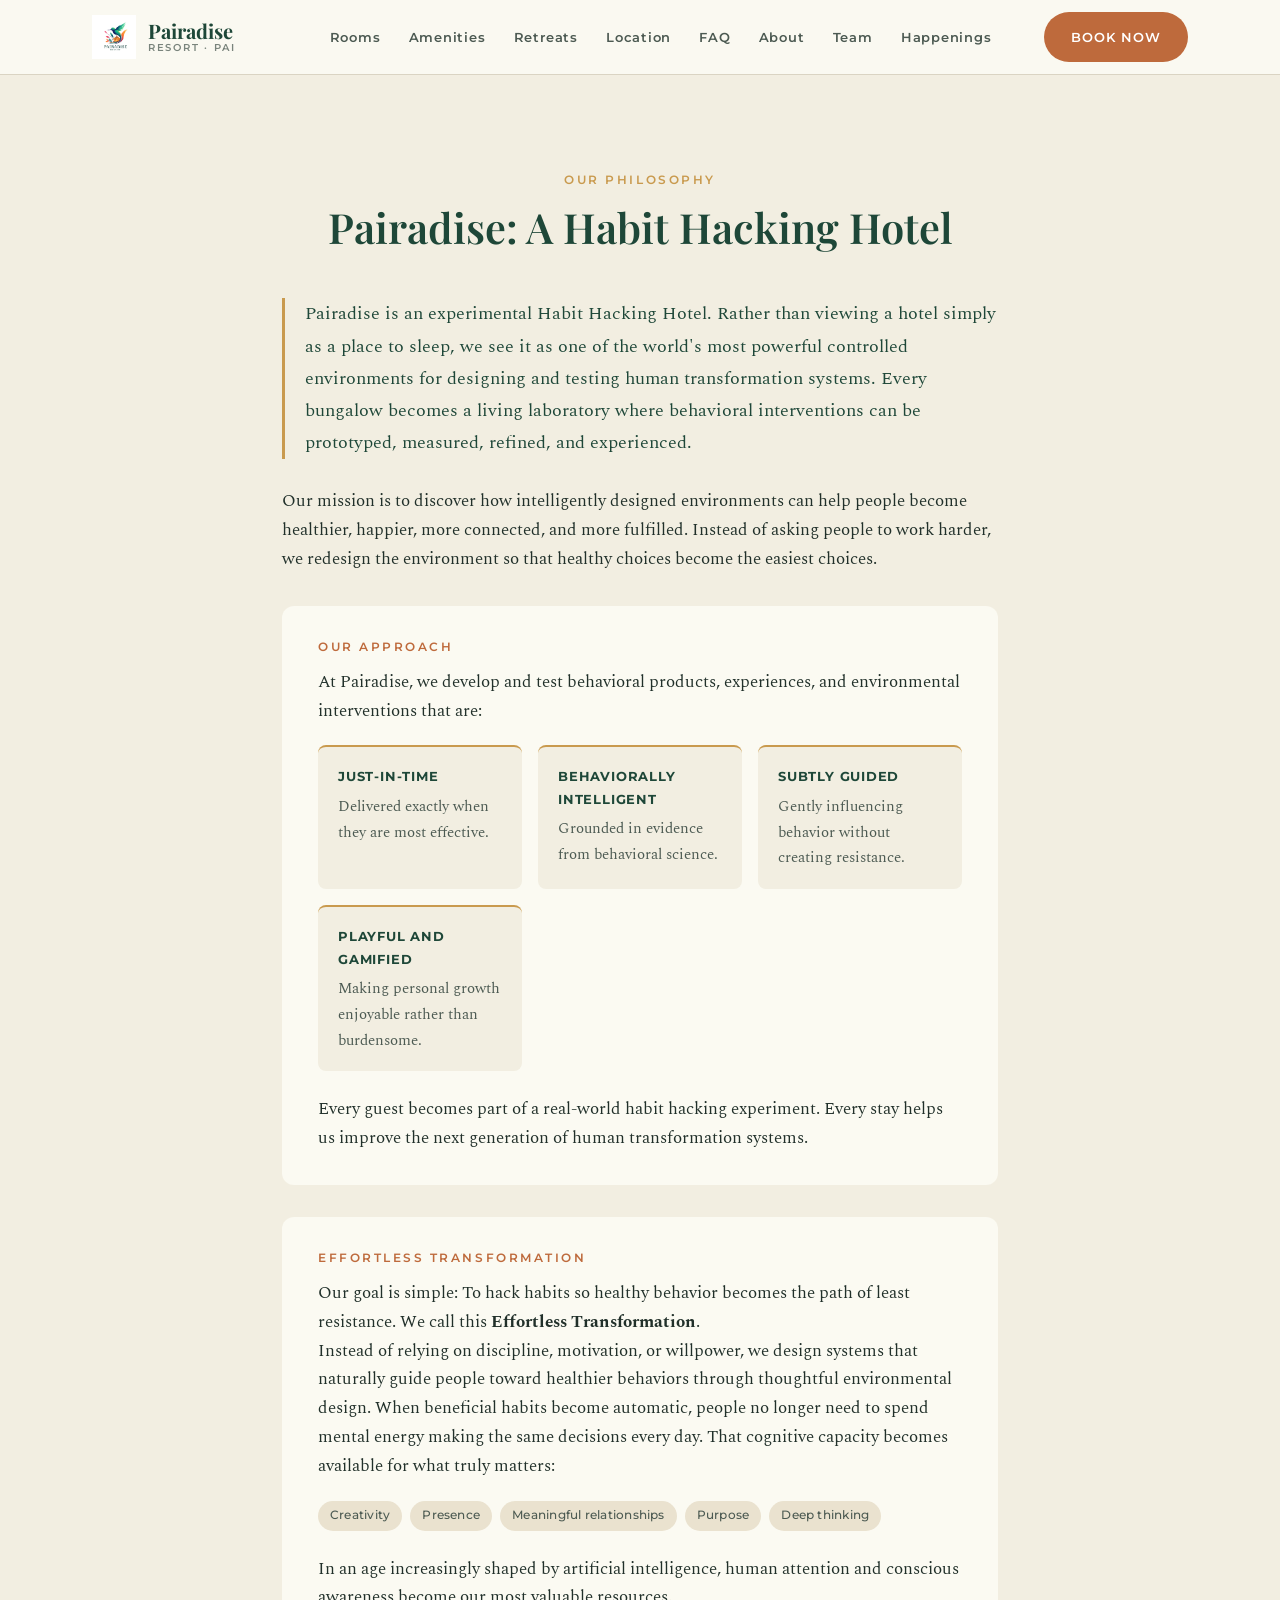
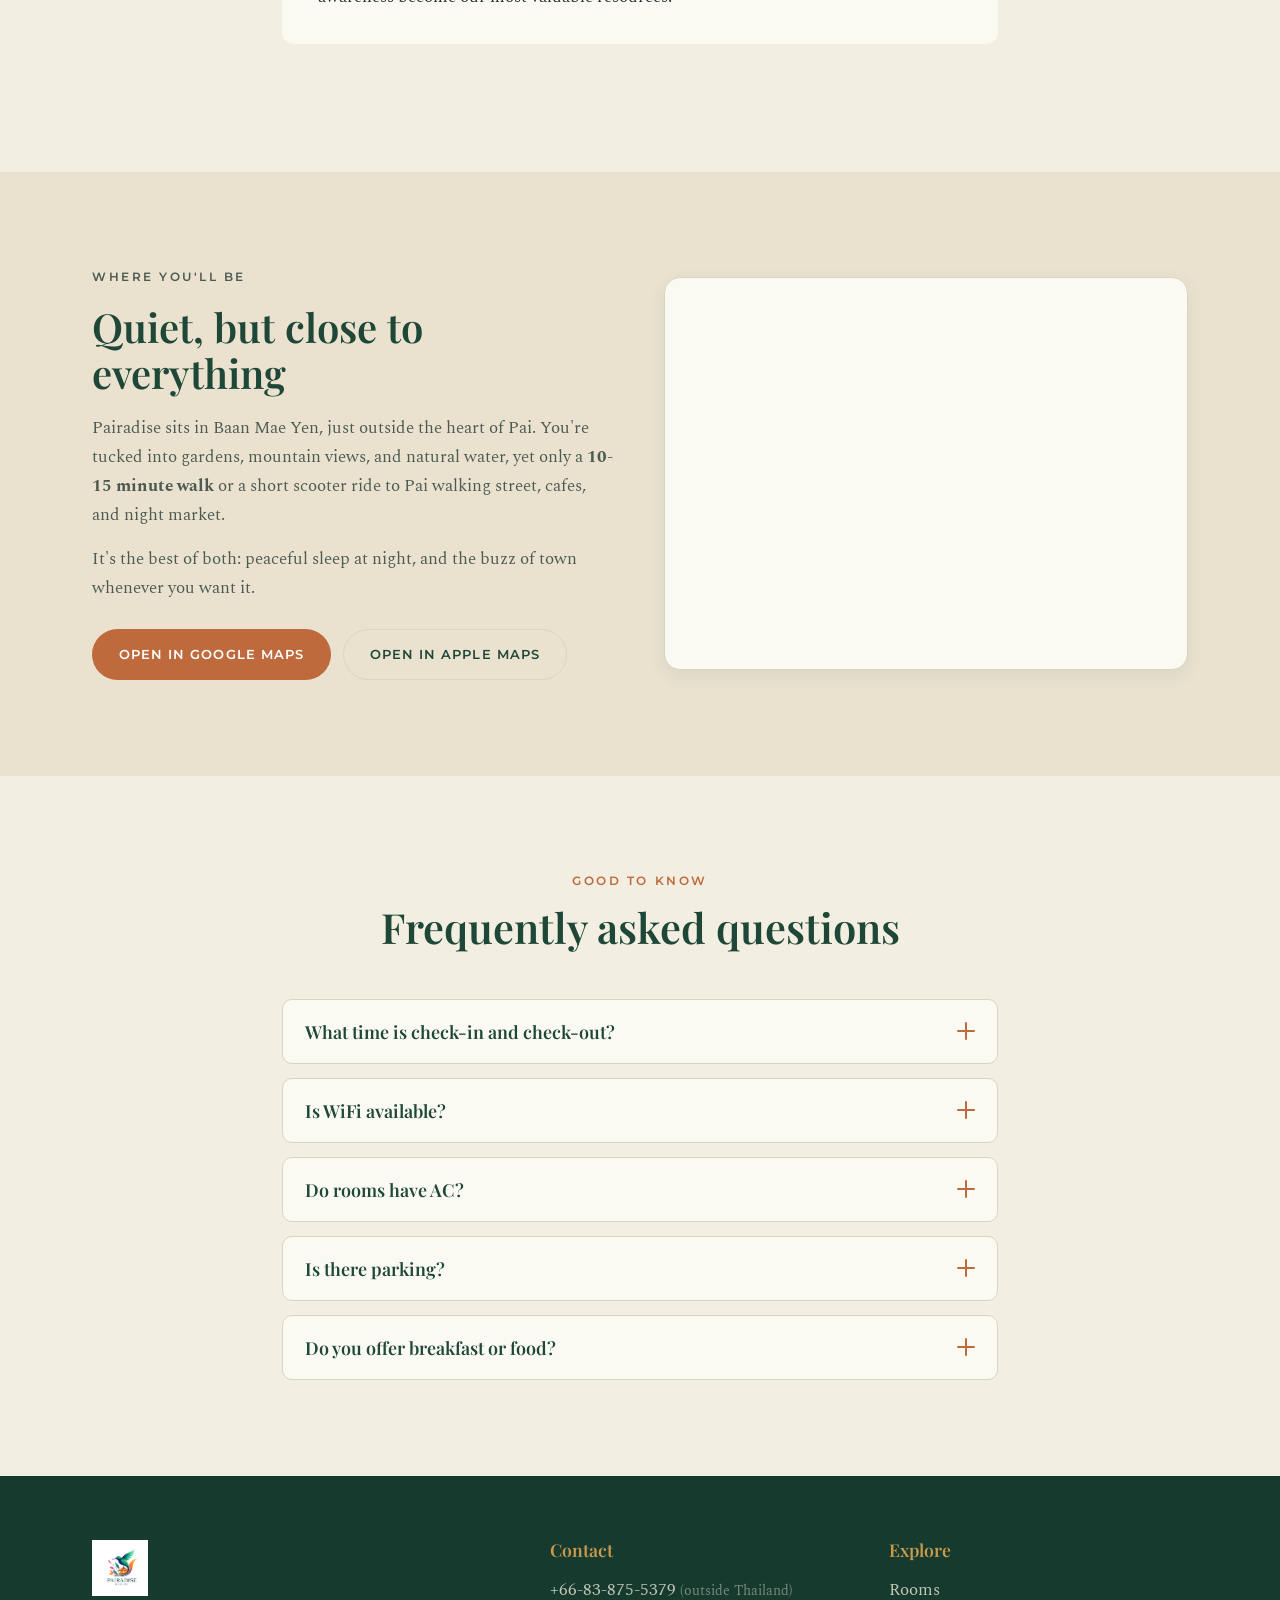
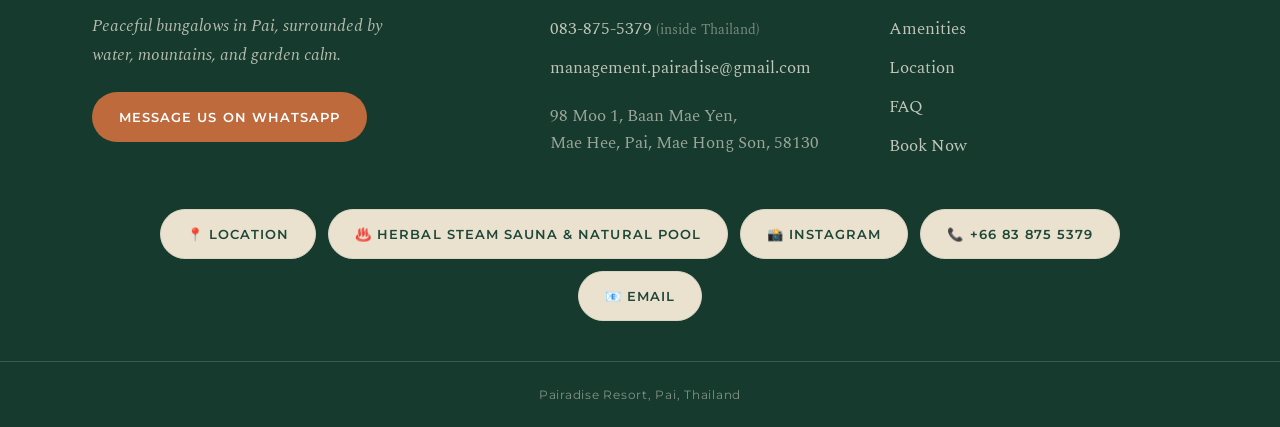
==== about.html @ 55aae0fb "Point Retreats nav link to about.html across all pages Co-Authored-By: Claude Sonnet 4.6 <noreply@an" ====
<!DOCTYPE html>
<html lang="en">
<head>
  <meta charset="UTF-8" />
  <meta name="viewport" content="width=device-width, initial-scale=1.0" />
  <title>Pairadise Resort | Peaceful Bungalows in Pai, Thailand</title>
  <meta name="description" content="Quiet, natural bungalows in Pai, Thailand, surrounded by water, mountains, and garden calm. Just a 10-15 minute walk from Pai walking street. Check rooms and book your stay." />

  <!-- ============================================================
       REPLACE: Favicon lives at assets/pairadise-logo.png
       ============================================================ -->
  <link rel="icon" type="image/png" href="assets/pairadise-logo.png" />

  <!-- Google Fonts: Playfair Display (headings), Spectral (body), Montserrat (UI) -->
  <link rel="preconnect" href="https://fonts.googleapis.com">
  <link rel="preconnect" href="https://fonts.gstatic.com" crossorigin>
  <link href="https://fonts.googleapis.com/css2?family=Playfair+Display:ital,wght@0,500;0,600;0,700;1,500;1,600&family=Spectral:ital,wght@0,400;0,500;1,400&family=Montserrat:wght@500;600;700&display=swap" rel="stylesheet">

  <link rel="stylesheet" href="styles.css" />
</head>
<body>

  <!-- Skip link for keyboard / screen-reader users -->
  <a class="skip-link" href="#rooms">Skip to rooms</a>

  <!-- ============================================================
       1. STICKY HEADER
       ============================================================ -->
  <header class="site-header" id="top">
    <div class="container header-inner">
      <a class="brand" href="index.html" aria-label="Pairadise Resort home">
        <!-- REPLACE: brand logo at assets/pairadise-logo.png -->
        <img src="assets/pairadise-logo.png" alt="Pairadise Resort" class="brand-logo" />
        <span class="brand-name">Pairadise<span class="brand-sub">Resort &middot; Pai</span></span>
      </a>

      <nav class="nav" id="nav" aria-label="Primary">
        <ul class="nav-list">
          <li><a href="index.html#rooms">Rooms</a></li>
          <li><a href="index.html#amenities">Amenities</a></li>
          <li><a href="about.html">Retreats</a></li>
          <li><a href="index.html#location">Location</a></li>
          <li><a href="index.html#faq">FAQ</a></li>
          <li><a href="about.html">About</a></li>
          <li><a href="team.html">Team</a></li>
          <li><a href="#">Happenings</a></li>
        </ul>
      </nav>

      <!-- REPLACE: booking link → currently Lodgify -->
      <a class="btn btn-primary header-cta" href="https://pairadise.lodgify.com" target="_blank" rel="noopener noreferrer">Book Now</a>

      <button class="menu-toggle" id="menuToggle" aria-label="Open menu" aria-expanded="false" aria-controls="nav">
        <span class="menu-bar"></span>
        <span class="menu-bar"></span>
        <span class="menu-bar"></span>
      </button>
    </div>
  </header>

  <main>

    <!-- ============================================================
         ABOUT — Habit Hacking Hotel
         ============================================================ -->
    <section class="section" id="about">
      <div class="container container-narrow">

        <div class="section-head">
          <p class="eyebrow eyebrow-gold">Our philosophy</p>
          <h2>Pairadise: A Habit Hacking Hotel</h2>
        </div>

        <p class="about-lead">Pairadise is an experimental Habit Hacking Hotel. Rather than viewing a hotel simply as a place to sleep, we see it as one of the world's most powerful controlled environments for designing and testing human transformation systems. Every bungalow becomes a living laboratory where behavioral interventions can be prototyped, measured, refined, and experienced.</p>

        <p>Our mission is to discover how intelligently designed environments can help people become healthier, happier, more connected, and more fulfilled. Instead of asking people to work harder, we redesign the environment so that healthy choices become the easiest choices.</p>

        <div class="about-block">
          <p class="eyebrow">Our Approach</p>
          <p>At Pairadise, we develop and test behavioral products, experiences, and environmental interventions that are:</p>
          <div class="about-pillars">
            <div class="about-pillar">
              <strong>Just-in-time</strong>
              <p>Delivered exactly when they are most effective.</p>
            </div>
            <div class="about-pillar">
              <strong>Behaviorally intelligent</strong>
              <p>Grounded in evidence from behavioral science.</p>
            </div>
            <div class="about-pillar">
              <strong>Subtly guided</strong>
              <p>Gently influencing behavior without creating resistance.</p>
            </div>
            <div class="about-pillar">
              <strong>Playful and gamified</strong>
              <p>Making personal growth enjoyable rather than burdensome.</p>
            </div>
          </div>
          <p>Every guest becomes part of a real-world habit hacking experiment. Every stay helps us improve the next generation of human transformation systems.</p>
        </div>

        <div class="about-block">
          <p class="eyebrow">Effortless Transformation</p>
          <p>Our goal is simple: To hack habits so healthy behavior becomes the path of least resistance. We call this <strong>Effortless Transformation</strong>.</p>
          <p>Instead of relying on discipline, motivation, or willpower, we design systems that naturally guide people toward healthier behaviors through thoughtful environmental design. When beneficial habits become automatic, people no longer need to spend mental energy making the same decisions every day. That cognitive capacity becomes available for what truly matters:</p>
          <ul class="chips about-chips">
            <li>Creativity</li>
            <li>Presence</li>
            <li>Meaningful relationships</li>
            <li>Purpose</li>
            <li>Deep thinking</li>
          </ul>
          <p>In an age increasingly shaped by artificial intelligence, human attention and conscious awareness become our most valuable resources.</p>
        </div>

      </div>
    </section>

    <!-- ============================================================
         6. LOCATION
         ============================================================ -->
    <section class="section section-sand" id="location">
      <div class="container location-inner">
        <div class="location-text">
          <p class="eyebrow">Where you'll be</p>
          <h2>Quiet, but close to everything</h2>
          <p>Pairadise sits in Baan Mae Yen, just outside the heart of Pai. You're tucked into gardens, mountain views, and natural water, yet only a <strong>10-15 minute walk</strong> or a short scooter ride to Pai walking street, cafes, and night market.</p>
          <p>It's the best of both: peaceful sleep at night, and the buzz of town whenever you want it.</p>
          <div class="location-actions">
            <!-- REPLACE: Google Maps link with your resort's place URL -->
            <a class="btn btn-primary" href="https://maps.google.com/?q=Pairadise+Resort+Pai" target="_blank" rel="noopener noreferrer">Open in Google Maps</a>
            <!-- REPLACE: Apple Maps link with your resort's place URL -->
            <a class="btn btn-soft" href="https://maps.apple.com/?q=Pairadise+Resort+Pai" target="_blank" rel="noopener noreferrer">Open in Apple Maps</a>
          </div>
        </div>
        <!-- REPLACE: assets/location.jpg (map snapshot or scenic photo) -->
        <div class="location-img" style="background-image:url('assets/location.jpg')" role="img" aria-label="Map area around Pairadise Resort in Pai"></div>
      </div>
    </section>

    <!-- ============================================================
         7. FAQ PREVIEW (accordion)
         ============================================================ -->
    <section class="section" id="faq">
      <div class="container container-narrow">
        <div class="section-head">
          <p class="eyebrow">Good to know</p>
          <h2>Frequently asked questions</h2>
        </div>

        <div class="faq-list">
          <div class="faq-item">
            <button class="faq-question" aria-expanded="false">
              <span>What time is check-in and check-out?</span>
              <span class="faq-icon" aria-hidden="true"></span>
            </button>
            <div class="faq-answer">
              <p>Check-in is from 2:00 PM and check-out is by 11:00 AM. Early check-in or late check-out may be possible on request. Just message us.</p>
            </div>
          </div>

          <div class="faq-item">
            <button class="faq-question" aria-expanded="false">
              <span>Is WiFi available?</span>
              <span class="faq-icon" aria-hidden="true"></span>
            </button>
            <div class="faq-answer">
              <p>Yes, high-speed WiFi is included free in every room and across the resort grounds.</p>
            </div>
          </div>

          <div class="faq-item">
            <button class="faq-question" aria-expanded="false">
              <span>Do rooms have AC?</span>
              <span class="faq-icon" aria-hidden="true"></span>
            </button>
            <div class="faq-answer">
              <p>Yes. Every bungalow and room has air conditioning, along with a private bathroom.</p>
            </div>
          </div>

          <div class="faq-item">
            <button class="faq-question" aria-expanded="false">
              <span>Is there parking?</span>
              <span class="faq-icon" aria-hidden="true"></span>
            </button>
            <div class="faq-answer">
              <p>Yes, free on-site parking is available for cars and scooters.</p>
            </div>
          </div>

          <div class="faq-item">
            <button class="faq-question" aria-expanded="false">
              <span>Do you offer breakfast or food?</span>
              <span class="faq-icon" aria-hidden="true"></span>
            </button>
            <div class="faq-answer">
              <p>Our Terrace View Restaurant serves breakfast and light meals with a view over the gardens. There are also many cafes and restaurants a short walk away in Pai.</p>
            </div>
          </div>
        </div>
      </div>
    </section>

  </main>

  <!-- ============================================================
       8. FOOTER / CONTACT
       ============================================================ -->
  <footer class="site-footer" id="contact">
    <div class="container footer-inner">

      <div class="footer-brand">
        <img src="assets/pairadise-logo.png" alt="Pairadise Resort" class="footer-logo" />
        <p class="footer-tag">Peaceful bungalows in Pai, surrounded by water, mountains, and garden calm.</p>
        <!-- REPLACE: WhatsApp number -->
        <a class="btn btn-primary" href="https://wa.me/66838755379" target="_blank" rel="noopener noreferrer">Message us on WhatsApp</a>
      </div>

      <div class="footer-col">
        <h3>Contact</h3>
        <ul class="footer-contact">
          <li><a href="tel:+66838755379">+66-83-875-5379</a> <span class="muted">(outside Thailand)</span></li>
          <li><a href="tel:0838755379">083-875-5379</a> <span class="muted">(inside Thailand)</span></li>
          <li><a href="mailto:management.pairadise@gmail.com">management.pairadise@gmail.com</a></li>
        </ul>
        <address class="footer-address">
          98 Moo 1, Baan Mae Yen,<br />
          Mae Hee, Pai, Mae Hong Son, 58130
        </address>
      </div>

      <div class="footer-col">
        <h3>Explore</h3>
        <ul class="footer-nav">
          <li><a href="#rooms">Rooms</a></li>
          <li><a href="#amenities">Amenities</a></li>
          <li><a href="#location">Location</a></li>
          <li><a href="#faq">FAQ</a></li>
          <!-- REPLACE: booking link → Lodgify -->
          <li><a href="https://pairadise.lodgify.com" target="_blank" rel="noopener noreferrer">Book Now</a></li>
        </ul>
      </div>

    </div>

    <div class="container footer-links">
      <a class="btn btn-soft" href="https://maps.app.goo.gl/sPkQn3jfHHbMvxtm8" target="_blank" rel="noopener noreferrer">📍 Location</a>
      <a class="btn btn-soft" href="https://maps.app.goo.gl/kFynA8NW3NiVCLh39" target="_blank" rel="noopener noreferrer">♨️ Herbal Steam Sauna &amp; Natural Pool</a>
      <a class="btn btn-soft" href="https://www.instagram.com/pairadise.resort/" target="_blank" rel="noopener noreferrer">📸 Instagram</a>
      <a class="btn btn-soft" href="tel:+66838755379">📞 +66 83 875 5379</a>
      <a class="btn btn-soft" href="mailto:management@hummingbirdhabit.com">📧 Email</a>
    </div>

    <div class="footer-bar">
      <p>Pairadise Resort, Pai, Thailand</p>
    </div>
  </footer>

  <script src="script.js"></script>
</body>
</html>
---- styles.css ----
/* ============================================================
   Pairadise Resort: Homepage styles
   Earthy, warm, bohemian-boutique. Mobile-first.
   ============================================================ */

:root {
  /* Brand palette (shared with the rest of the Pairadise site) */
  --forest:        #1E4738;
  --forest-deep:   #163A2D;
  --forest-soft:   #2A5A47;
  --cream:         #F2EEE1;
  --cream-card:    #FBFAF2;
  --sand:          #EAE2CF;
  --terracotta:    #BE6A3C;
  --terracotta-dk: #A4552C;
  --gold:          #C99A4E;
  --ink:           #21302A;
  --ink-soft:      #4C5A52;
  --muted:         #79847C;
  --line:          #DAD4C3;
  --line-light:    rgba(255,255,255,0.16);

  --font-display: 'Playfair Display', Georgia, serif;
  --font-body:    'Spectral', Georgia, 'Times New Roman', serif;
  --font-ui:      'Montserrat', Arial, sans-serif;

  --container: 1140px;
  --radius:    16px;
  --radius-sm: 10px;
  --shadow:    0 14px 40px rgba(22,58,45,0.10);
  --shadow-sm: 0 6px 18px rgba(22,58,45,0.08);
  --header-h:  74px;
}

*, *::before, *::after { box-sizing: border-box; margin: 0; padding: 0; }

html {
  scroll-behavior: smooth;
  scroll-padding-top: var(--header-h); /* keep anchors clear of sticky header */
}

body {
  font-family: var(--font-body);
  color: var(--ink);
  background: var(--cream);
  line-height: 1.7;
  font-size: 1.0625rem;
  -webkit-font-smoothing: antialiased;
  overflow-x: hidden;
}

img { display: block; max-width: 100%; height: auto; }
a { color: inherit; text-decoration: none; }
ul { list-style: none; }

.container {
  width: 100%;
  max-width: var(--container);
  margin: 0 auto;
  padding: 0 22px;
}
.container-narrow { max-width: 760px; }

.eyebrow {
  font-family: var(--font-ui);
  font-size: 0.72rem;
  font-weight: 600;
  letter-spacing: 0.22em;
  text-transform: uppercase;
  color: var(--terracotta);
}
.eyebrow-gold { color: var(--gold); }

h1, h2, h3 { font-family: var(--font-display); font-weight: 600; line-height: 1.15; color: var(--forest); }

/* Skip link (accessibility) */
.skip-link {
  position: absolute;
  left: -999px;
  top: 0;
  background: var(--forest);
  color: var(--cream);
  padding: 12px 18px;
  z-index: 1000;
  font-family: var(--font-ui);
  border-radius: 0 0 var(--radius-sm) 0;
}
.skip-link:focus { left: 0; }

/* ---------- Buttons ---------- */
.btn {
  display: inline-flex;
  align-items: center;
  justify-content: center;
  gap: 8px;
  font-family: var(--font-ui);
  font-size: 0.82rem;
  font-weight: 600;
  letter-spacing: 0.08em;
  text-transform: uppercase;
  border-radius: 999px;
  padding: 13px 26px;
  cursor: pointer;
  border: 1.5px solid transparent;
  transition: background 0.2s, color 0.2s, border-color 0.2s, transform 0.1s;
  white-space: nowrap;
}
.btn:active { transform: translateY(1px); }
.btn-lg { padding: 16px 32px; font-size: 0.86rem; }

.btn-primary { background: var(--terracotta); color: #fff; }
.btn-primary:hover { background: var(--terracotta-dk); }

.btn-soft { background: var(--sand); color: var(--forest); border-color: var(--line); }
.btn-soft:hover { background: var(--cream); border-color: var(--forest-soft); }

.btn-ghost { background: transparent; color: #fff; border-color: rgba(255,255,255,0.7); }
.btn-ghost:hover { background: rgba(255,255,255,0.14); border-color: #fff; }

/* Visible keyboard focus everywhere */
a:focus-visible, button:focus-visible {
  outline: 3px solid var(--gold);
  outline-offset: 3px;
  border-radius: 6px;
}

/* ============================================================
   1. HEADER
   ============================================================ */
.site-header {
  position: sticky;
  top: 0;
  z-index: 100;
  background: rgba(251,250,242,0.92);
  backdrop-filter: blur(10px);
  border-bottom: 1px solid var(--line);
}
.header-inner {
  display: flex;
  align-items: center;
  gap: 18px;
  min-height: var(--header-h);
}
.brand { display: flex; align-items: center; gap: 12px; margin-right: auto; }
.brand-logo { height: 44px; width: auto; }
.brand-name {
  display: flex;
  flex-direction: column;
  font-family: var(--font-display);
  font-weight: 700;
  font-size: 1.25rem;
  color: var(--forest);
  line-height: 1.05;
}
.brand-sub {
  font-family: var(--font-ui);
  font-size: 0.6rem;
  font-weight: 600;
  letter-spacing: 0.18em;
  text-transform: uppercase;
  color: var(--muted);
  margin-top: 2px;
}

.nav-list { display: flex; gap: 28px; }
.nav-list a {
  font-family: var(--font-ui);
  font-size: 0.82rem;
  font-weight: 600;
  letter-spacing: 0.06em;
  color: var(--ink-soft);
  padding: 6px 0;
  position: relative;
}
.nav-list a::after {
  content: '';
  position: absolute;
  left: 0; bottom: 0;
  width: 0; height: 2px;
  background: var(--terracotta);
  transition: width 0.2s;
}
.nav-list a:hover { color: var(--forest); }
.nav-list a:hover::after { width: 100%; }

/* "Retreats (coming soon)" nav item */
.nav-soon { display: inline-flex; align-items: center; gap: 7px; }
.soon-badge {
  font-family: var(--font-ui);
  font-size: 0.56rem;
  font-weight: 700;
  letter-spacing: 0.1em;
  text-transform: uppercase;
  color: var(--terracotta);
  background: rgba(190,106,60,0.12);
  border: 1px solid rgba(190,106,60,0.3);
  border-radius: 999px;
  padding: 2px 7px;
  white-space: nowrap;
}

.header-cta { margin-left: 6px; }

/* The mobile-menu "Book Now" (injected by script.js) only shows inside the
   open mobile menu; hidden on desktop so it doesn't duplicate the header CTA. */
.nav-cta { display: none; }

/* Mobile menu toggle (hidden on desktop) */
.menu-toggle {
  display: none;
  flex-direction: column;
  justify-content: center;
  gap: 5px;
  width: 44px; height: 44px;
  background: transparent;
  border: none;
  cursor: pointer;
}
.menu-bar {
  display: block;
  width: 24px; height: 2px;
  background: var(--forest);
  border-radius: 2px;
  transition: transform 0.25s, opacity 0.2s;
}

/* ============================================================
   2. HERO
   ============================================================ */
.hero {
  position: relative;
  color: #fff;
  display: flex;
  align-items: center;
  min-height: min(86vh, 720px);
  padding: 90px 0 70px;
  overflow: hidden;
}
.hero-bg {
  position: absolute;
  inset: 0;
  /* REPLACE: assets/hero.jpg, fallback gradient shows until the image is added */
  background: linear-gradient(135deg, var(--forest-soft), var(--forest-deep)), url('assets/hero.jpg');
  background-size: cover;
  background-position: center;
  z-index: 0;
}
.hero-overlay {
  position: absolute;
  inset: 0;
  background: linear-gradient(180deg, rgba(22,58,45,0.35) 0%, rgba(22,58,45,0.62) 100%);
  z-index: 1;
}
.hero-content { position: relative; z-index: 2; max-width: 720px; }
.hero-eyebrow { color: var(--gold); margin-bottom: 16px; }
.hero h1 {
  color: #fff;
  font-size: clamp(2.1rem, 5.6vw, 3.6rem);
  margin-bottom: 18px;
  text-shadow: 0 2px 18px rgba(0,0,0,0.25);
}
.hero-sub {
  font-size: clamp(1.05rem, 2.4vw, 1.3rem);
  font-style: italic;
  color: rgba(255,255,255,0.92);
  max-width: 540px;
  margin-bottom: 30px;
}
.hero-actions { display: flex; flex-wrap: wrap; gap: 14px; margin-bottom: 34px; }

.trust-notes {
  display: flex;
  flex-wrap: wrap;
  gap: 10px 14px;
}
.trust-notes li {
  font-family: var(--font-ui);
  font-size: 0.74rem;
  font-weight: 600;
  letter-spacing: 0.04em;
  background: rgba(255,255,255,0.14);
  border: 1px solid rgba(255,255,255,0.28);
  padding: 7px 14px;
  border-radius: 999px;
  backdrop-filter: blur(4px);
}
.trust-notes li::before { content: '✦ '; color: var(--gold); }

/* Hero video: responsive 16:9 embed beneath the hero text */
.hero-video {
  margin-top: 34px;
  width: 100%;
  max-width: 640px;
  aspect-ratio: 16 / 9;
  border-radius: var(--radius);
  overflow: hidden;
  box-shadow: var(--shadow);
  border: 1px solid rgba(255,255,255,0.18);
}
.hero-video iframe {
  display: block;
  width: 100%;
  height: 100%;
  border: 0;
}

/* ============================================================
   Section scaffolding
   ============================================================ */
.section { padding: clamp(56px, 9vw, 96px) 0; }
.section-forest { background: var(--forest); color: var(--cream); }
.section-sand { background: var(--sand); }

.section-head { max-width: 640px; margin: 0 auto 48px; text-align: center; }
.section-head .eyebrow { display: block; margin-bottom: 12px; }
.section-head h2 { font-size: clamp(1.8rem, 4vw, 2.6rem); margin-bottom: 14px; }
.section-forest .section-head h2 { color: var(--cream); }
.section-lede { color: var(--ink-soft); font-size: 1.08rem; }
.section-lede-light { color: rgba(242,238,225,0.82); }

.card {
  background: var(--cream-card);
  border: 1px solid var(--line);
  border-radius: var(--radius);
  box-shadow: var(--shadow-sm);
  overflow: hidden;
}

/* ============================================================
   3. ROOM FINDER
   ============================================================ */
.room-grid {
  display: grid;
  grid-template-columns: repeat(auto-fill, minmax(300px, 1fr));
  gap: 26px;
}
.room-card { display: flex; flex-direction: column; transition: transform 0.2s, box-shadow 0.2s; }
.room-card:hover { transform: translateY(-4px); box-shadow: var(--shadow); }
.room-img {
  aspect-ratio: 4 / 3;
  background: var(--sand) center/cover no-repeat;
  border-bottom: 1px solid var(--line);
}
.room-body { padding: 22px 22px 24px; display: flex; flex-direction: column; flex: 1; }
.room-body h3 { font-size: 1.4rem; margin-bottom: 6px; }
.fit-tag {
  font-family: var(--font-ui);
  font-size: 0.74rem;
  font-weight: 600;
  letter-spacing: 0.05em;
  text-transform: uppercase;
  color: var(--terracotta);
  margin-bottom: 14px;
}
.chips { display: flex; flex-wrap: wrap; gap: 8px; margin-bottom: 22px; }
.chips li {
  font-family: var(--font-ui);
  font-size: 0.72rem;
  font-weight: 500;
  letter-spacing: 0.02em;
  color: var(--ink-soft);
  background: var(--sand);
  border-radius: 999px;
  padding: 5px 12px;
}
.room-actions { display: flex; gap: 10px; margin-top: auto; }
.room-actions .btn { flex: 1; padding: 12px 14px; font-size: 0.74rem; }

/* ============================================================
   4. AMENITIES
   ============================================================ */
.amenity-grid {
  display: grid;
  grid-template-columns: repeat(auto-fill, minmax(280px, 1fr));
  gap: 22px;
}
.amenity-card {
  background: var(--forest-soft);
  border: 1px solid var(--line-light);
  border-radius: var(--radius);
  padding: 30px 26px;
  transition: transform 0.2s, background 0.2s;
}
.amenity-card:hover { transform: translateY(-4px); background: #2F6450; }
.amenity-icon {
  display: inline-flex;
  align-items: center;
  justify-content: center;
  width: 52px; height: 52px;
  font-size: 1.5rem;
  color: var(--gold);
  background: rgba(201,154,78,0.16);
  border-radius: 50%;
  margin-bottom: 18px;
}
.amenity-card h3 { color: var(--cream); font-size: 1.25rem; margin-bottom: 8px; }
.amenity-card p { color: rgba(242,238,225,0.8); font-size: 0.98rem; }

/* ============================================================
   ABOUT
   ============================================================ */
.about-lead {
  font-size: 1.15rem;
  line-height: 1.75;
  color: var(--forest);
  border-left: 3px solid var(--gold);
  padding-left: 20px;
  margin-bottom: 28px;
}
.about-block {
  background: var(--cream-card);
  border-radius: 12px;
  padding: 32px 36px;
  margin: 32px 0;
}
.about-block > .eyebrow { margin-bottom: 10px; }
.about-pillars {
  display: grid;
  grid-template-columns: repeat(auto-fill, minmax(200px, 1fr));
  gap: 16px;
  margin: 20px 0 24px;
}
.about-pillar {
  background: var(--cream);
  border-radius: 8px;
  padding: 18px 20px;
  border-top: 2px solid var(--gold);
}
.about-pillar strong {
  display: block;
  font-family: var(--font-ui);
  font-size: 0.82rem;
  font-weight: 700;
  text-transform: uppercase;
  letter-spacing: 0.06em;
  color: var(--forest);
  margin-bottom: 6px;
}
.about-pillar p { font-size: 0.95rem; color: var(--ink-soft); margin: 0; }
.about-chips { margin: 20px 0 24px; }

/* ============================================================
   5. REVIEWS
   ============================================================ */
.review-grid {
  display: grid;
  grid-template-columns: repeat(auto-fill, minmax(260px, 1fr));
  gap: 22px;
}
.review-card { padding: 30px 28px; display: flex; flex-direction: column; }
.review-card blockquote {
  font-family: var(--font-display);
  font-style: italic;
  font-size: 1.22rem;
  line-height: 1.5;
  color: var(--forest);
  margin-bottom: 16px;
}
.review-card blockquote::before { content: '“'; color: var(--gold); font-size: 1.4em; line-height: 0; vertical-align: -0.3em; margin-right: 2px; }
.review-card figcaption {
  font-family: var(--font-ui);
  font-size: 0.76rem;
  font-weight: 600;
  letter-spacing: 0.05em;
  color: var(--muted);
  margin-top: auto;
}

/* ============================================================
   FEATURE STRIP (Steam Sauna)
   ============================================================ */
.feature-inner {
  display: grid;
  grid-template-columns: 1fr 1fr;
  gap: 48px;
  align-items: center;
}
.feature-img {
  aspect-ratio: 4 / 3;
  background: var(--cream-card) center/cover no-repeat;
  border-radius: var(--radius);
  border: 1px solid var(--line);
  box-shadow: var(--shadow);
}
.feature-text h2 { font-size: clamp(1.8rem, 4vw, 2.5rem); margin: 12px 0 18px; }
.feature-text p { color: var(--ink-soft); margin-bottom: 16px; }
.feature-text .btn { margin-top: 10px; }

@media (max-width: 900px) {
  .feature-inner { grid-template-columns: 1fr; gap: 28px; }
  .feature-img { order: -1; }
}

/* ============================================================
   6. LOCATION
   ============================================================ */
.location-inner {
  display: grid;
  grid-template-columns: 1fr 1fr;
  gap: 48px;
  align-items: center;
}
.location-text h2 { font-size: clamp(1.8rem, 4vw, 2.5rem); margin: 12px 0 18px; }
.location-text p { color: var(--ink-soft); margin-bottom: 16px; }
.location-actions { display: flex; flex-wrap: wrap; gap: 12px; margin-top: 26px; }
.location-img {
  aspect-ratio: 4 / 3;
  background: var(--cream-card) center/cover no-repeat;
  border-radius: var(--radius);
  border: 1px solid var(--line);
  box-shadow: var(--shadow-sm);
}

/* ============================================================
   7. FAQ ACCORDION
   ============================================================ */
.faq-list { display: flex; flex-direction: column; gap: 14px; }
.faq-item {
  background: var(--cream-card);
  border: 1px solid var(--line);
  border-radius: var(--radius-sm);
  overflow: hidden;
}
.faq-question {
  width: 100%;
  display: flex;
  align-items: center;
  justify-content: space-between;
  gap: 16px;
  text-align: left;
  background: transparent;
  border: none;
  cursor: pointer;
  padding: 20px 22px;
  font-family: var(--font-display);
  font-size: 1.12rem;
  font-weight: 600;
  color: var(--forest);
}
.faq-question:hover { color: var(--terracotta); }
.faq-icon {
  position: relative;
  flex-shrink: 0;
  width: 18px; height: 18px;
}
.faq-icon::before,
.faq-icon::after {
  content: '';
  position: absolute;
  background: var(--terracotta);
  border-radius: 2px;
  transition: transform 0.25s;
}
.faq-icon::before { top: 8px; left: 0; width: 18px; height: 2px; }       /* horizontal */
.faq-icon::after  { top: 0; left: 8px; width: 2px; height: 18px; }       /* vertical   */
.faq-question[aria-expanded="true"] .faq-icon::after { transform: scaleY(0); } /* becomes minus */

.faq-answer {
  max-height: 0;
  overflow: hidden;
  transition: max-height 0.3s ease;
}
.faq-answer p { padding: 0 22px 20px; color: var(--ink-soft); }

/* ============================================================
   8. FOOTER
   ============================================================ */
.site-footer { background: var(--forest-deep); color: rgba(242,238,225,0.78); padding-top: 64px; }
.footer-inner {
  display: grid;
  grid-template-columns: 1.4fr 1fr 1fr;
  gap: 40px;
  padding-bottom: 48px;
}
.footer-logo { height: 56px; width: auto; margin-bottom: 16px; }
.footer-tag { font-style: italic; max-width: 320px; margin-bottom: 22px; color: rgba(242,238,225,0.72); }
.footer-col h3 { color: var(--gold); font-size: 1.1rem; margin-bottom: 16px; }
.footer-contact { display: flex; flex-direction: column; gap: 10px; margin-bottom: 20px; }
.footer-contact a:hover { color: var(--gold); }
.footer-contact .muted { color: rgba(242,238,225,0.45); font-size: 0.85rem; }
.footer-address { font-style: normal; color: rgba(242,238,225,0.6); line-height: 1.6; }
.footer-nav { display: flex; flex-direction: column; gap: 10px; }
.footer-nav a:hover { color: var(--gold); }
.footer-links {
  display: flex;
  flex-wrap: wrap;
  gap: 12px;
  justify-content: center;
  padding: 0 22px 40px;
}
.footer-bar {
  border-top: 1px solid var(--line-light);
  padding: 22px;
  text-align: center;
  font-family: var(--font-ui);
  font-size: 0.78rem;
  letter-spacing: 0.06em;
  color: rgba(242,238,225,0.5);
}

/* ============================================================
   RESPONSIVE
   ============================================================ */

/* Tablet */
@media (max-width: 900px) {
  .location-inner { grid-template-columns: 1fr; gap: 30px; }
  .location-img { order: -1; }
  .footer-inner { grid-template-columns: 1fr 1fr; }
  .footer-brand { grid-column: 1 / -1; }
}

/* Mobile: collapse nav into a toggle menu */
@media (max-width: 760px) {
  .menu-toggle { display: flex; }
  .header-cta { display: none; } /* CTA appears inside the open menu instead */

  .nav {
    position: fixed;
    top: var(--header-h);
    left: 0;
    right: 0;
    background: var(--cream-card);
    border-bottom: 1px solid var(--line);
    box-shadow: var(--shadow);
    transform: translateY(-120%);
    transition: transform 0.3s ease;
    z-index: 90;
  }
  .nav.open { transform: translateY(0); }
  .nav-list { flex-direction: column; gap: 0; padding: 10px 22px 22px; }
  .nav-list li { border-bottom: 1px solid var(--line); }
  .nav-list a { display: block; padding: 16px 0; font-size: 1rem; }
  .nav-list a::after { display: none; }
  .nav-list .nav-cta {
    display: inline-flex;
    margin-top: 16px;
    width: 100%;
  }

  /* Animate hamburger → X when open */
  .menu-toggle[aria-expanded="true"] .menu-bar:nth-child(1) { transform: translateY(7px) rotate(45deg); }
  .menu-toggle[aria-expanded="true"] .menu-bar:nth-child(2) { opacity: 0; }
  .menu-toggle[aria-expanded="true"] .menu-bar:nth-child(3) { transform: translateY(-7px) rotate(-45deg); }

  .hero { min-height: auto; padding: 64px 0 56px; }
  .hero-actions .btn { flex: 1; }
  .footer-inner { grid-template-columns: 1fr; gap: 32px; }
}

@media (max-width: 420px) {
  .room-actions { flex-direction: column; }
}

/* Respect users who prefer reduced motion */
@media (prefers-reduced-motion: reduce) {
  html { scroll-behavior: auto; }
  * { transition: none !important; }
}
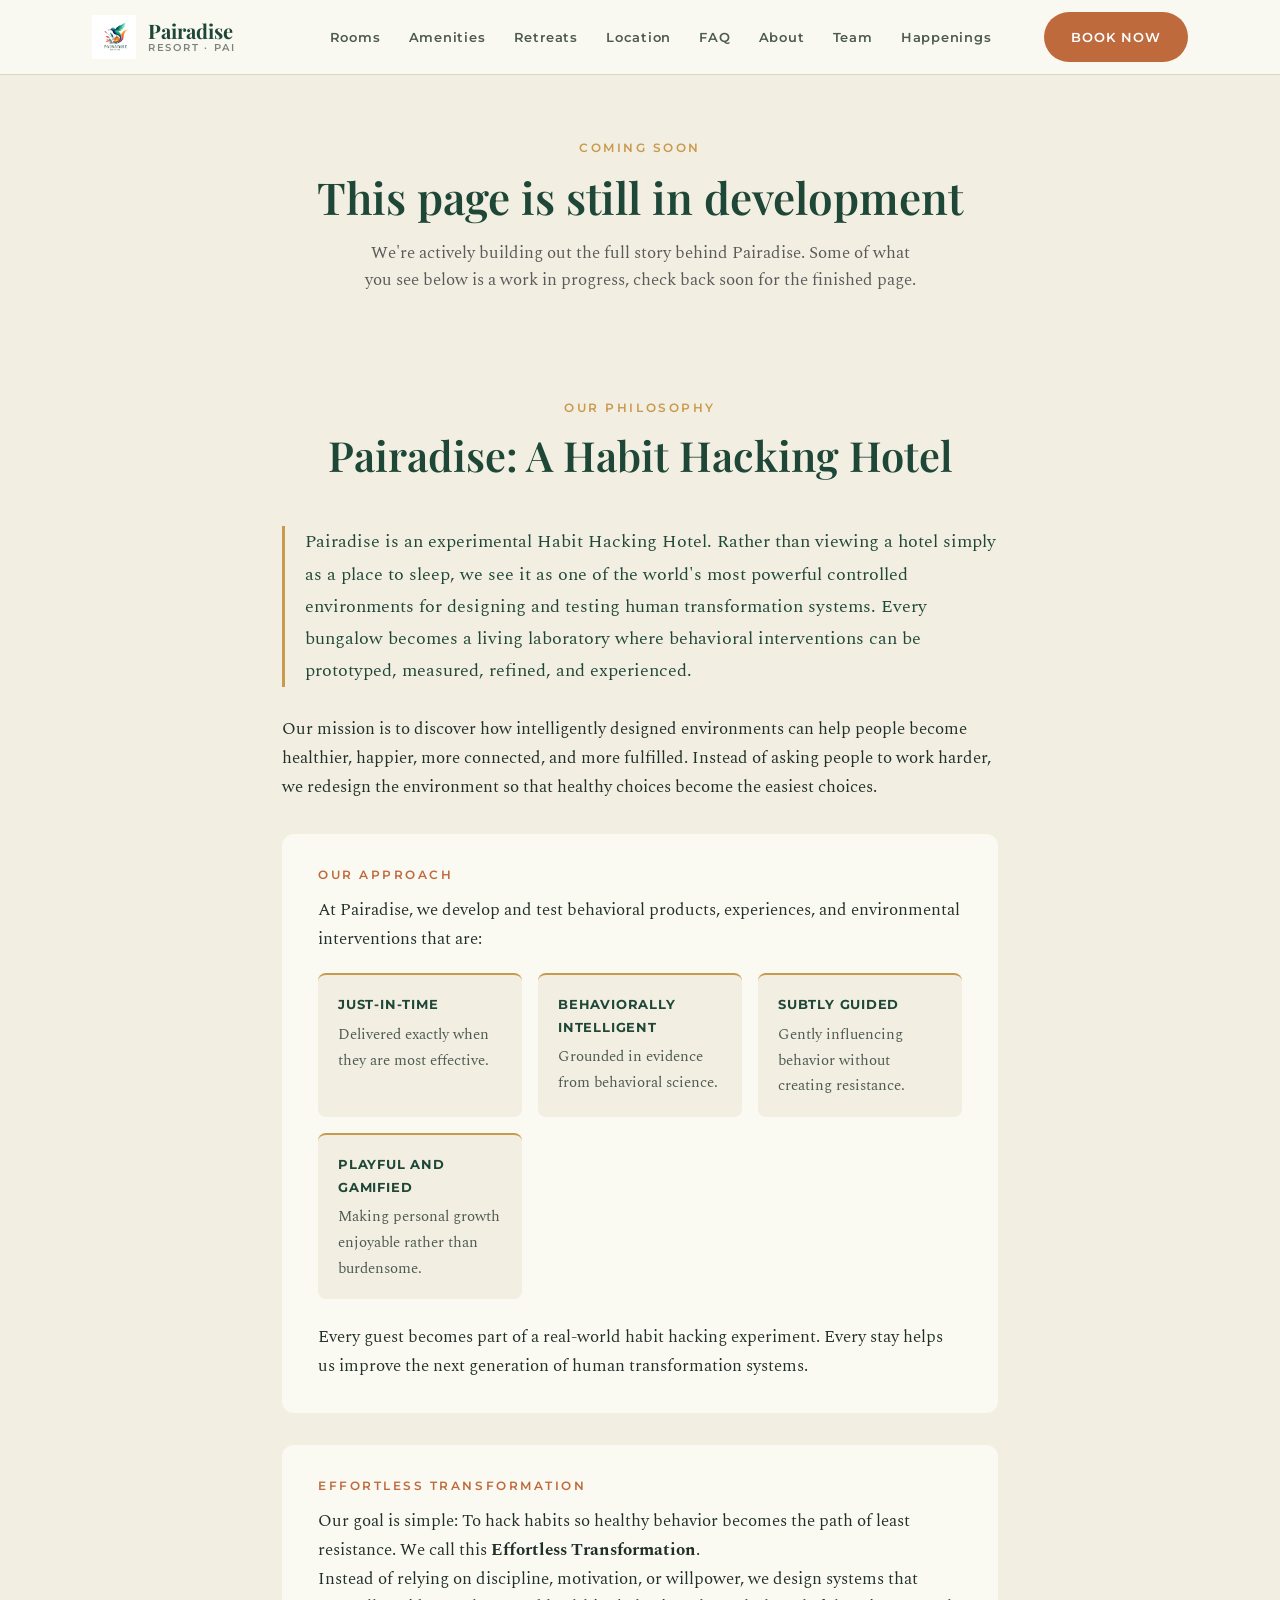
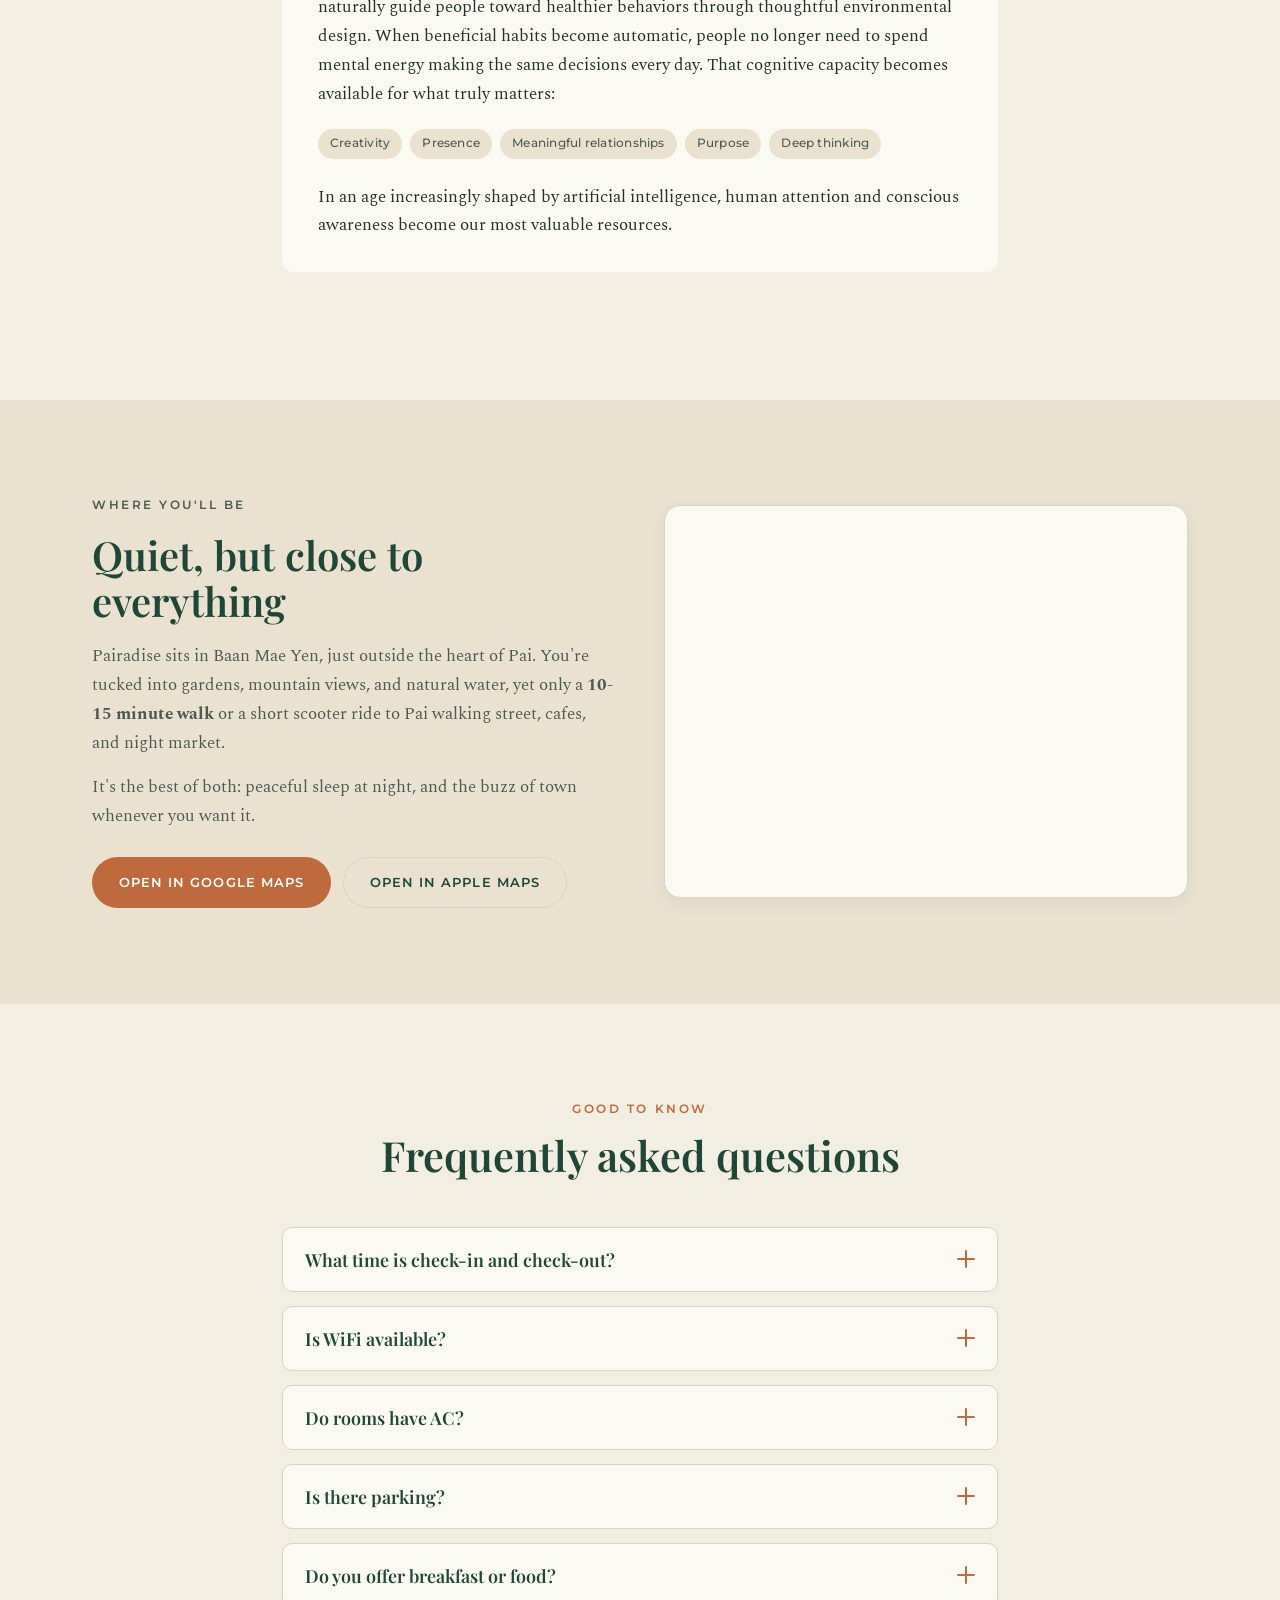
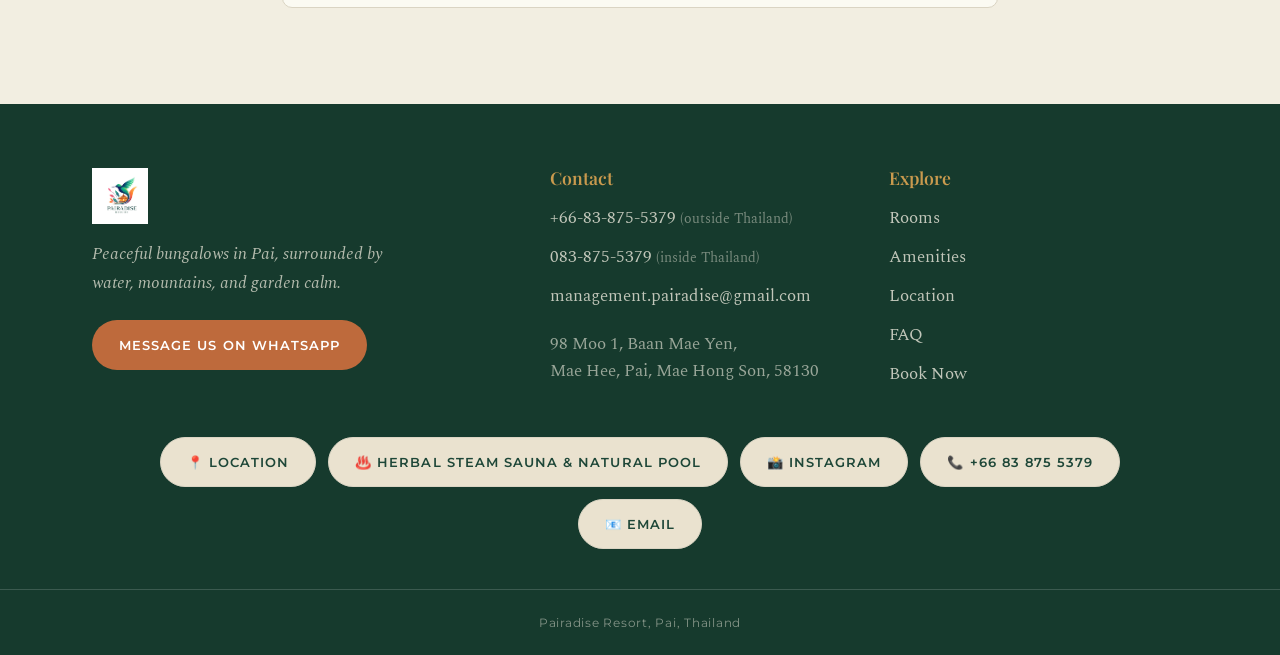
==== commit ed43255f: "Add files via upload" ====
--- a/about.html
+++ b/about.html
@@ -17,6 +17,34 @@
   <link href="https://fonts.googleapis.com/css2?family=Playfair+Display:ital,wght@0,500;0,600;0,700;1,500;1,600&family=Spectral:ital,wght@0,400;0,500;1,400&family=Montserrat:wght@500;600;700&display=swap" rel="stylesheet">
 
   <link rel="stylesheet" href="styles.css" />
+
+  <!-- ============================================================
+       Layout rules for the "Coming Soon / In Development" hero.
+       Not covered by styles.css, so it's inlined here. Feel free
+       to move this into styles.css instead.
+       ============================================================ -->
+  <style>
+    .about-status-hero {
+      text-align: center;
+      padding-top: 64px;
+      padding-bottom: 8px;
+    }
+    .about-status-hero h1 {
+      font-family: 'Playfair Display', serif;
+      font-size: clamp(2rem, 4vw, 2.75rem);
+      font-weight: 600;
+      line-height: 1.25;
+      margin: 10px 0 16px;
+    }
+    .about-status-note {
+      font-family: 'Spectral', serif;
+      font-size: 1.05rem;
+      line-height: 1.65;
+      color: #5a5a5a;
+      max-width: 560px;
+      margin: 0 auto;
+    }
+  </style>
 </head>
 <body>
 
@@ -38,7 +66,7 @@
         <ul class="nav-list">
           <li><a href="index.html#rooms">Rooms</a></li>
           <li><a href="index.html#amenities">Amenities</a></li>
-          <li><a href="about.html">Retreats</a></li>
+          <li><a href="register-interest.html">Retreats</a></li>
           <li><a href="index.html#location">Location</a></li>
           <li><a href="index.html#faq">FAQ</a></li>
           <li><a href="about.html">About</a></li>
@@ -61,7 +89,20 @@
   <main>
 
     <!-- ============================================================
-         ABOUT — Habit Hacking Hotel
+         PAGE STATUS HERO: "Coming Soon / In Development" banner.
+         REMOVE this whole <section> once the About page content
+         below is finalized and ready to go live.
+         ============================================================ -->
+    <section class="section about-status-hero">
+      <div class="container container-narrow">
+        <p class="eyebrow eyebrow-gold">Coming Soon</p>
+        <h1>This page is still in development</h1>
+        <p class="about-status-note">We're actively building out the full story behind Pairadise. Some of what you see below is a work in progress, check back soon for the finished page.</p>
+      </div>
+    </section>
+
+    <!-- ============================================================
+         ABOUT: Habit Hacking Hotel
          ============================================================ -->
     <section class="section" id="about">
       <div class="container container-narrow">
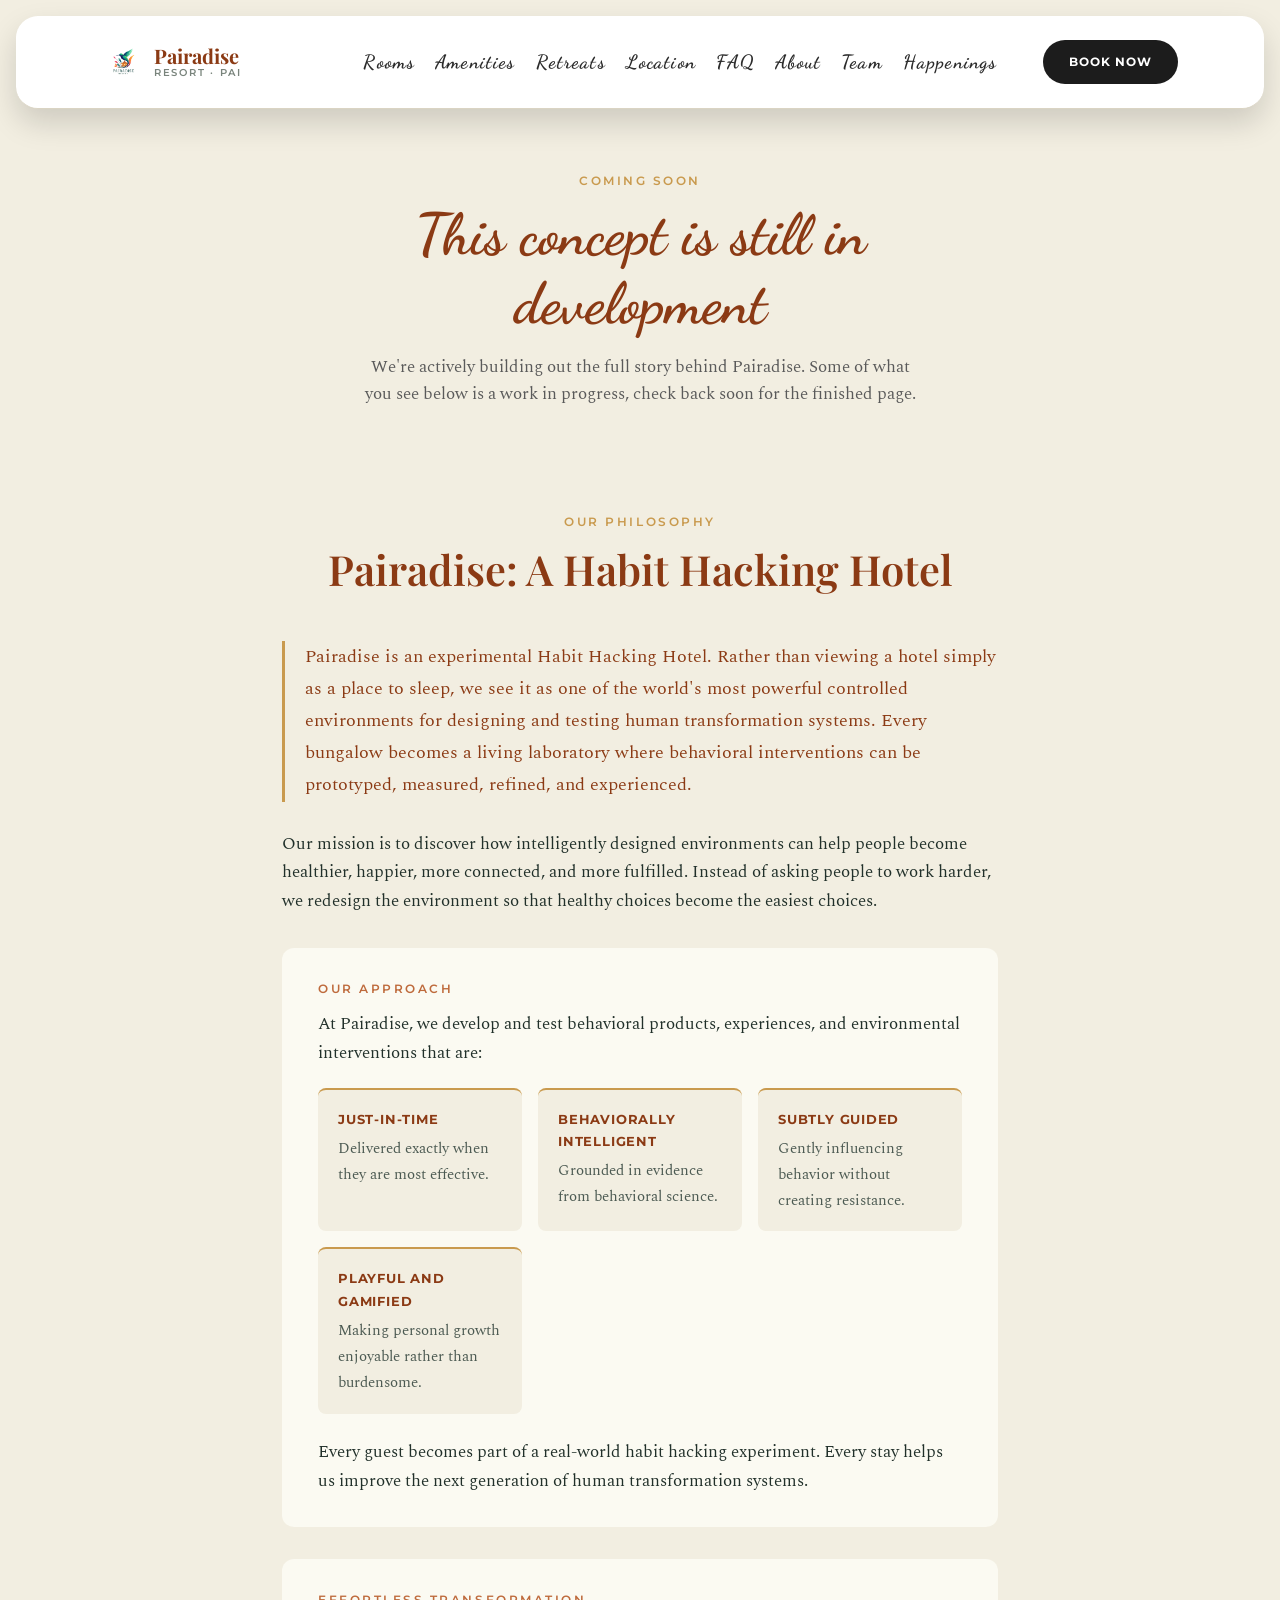
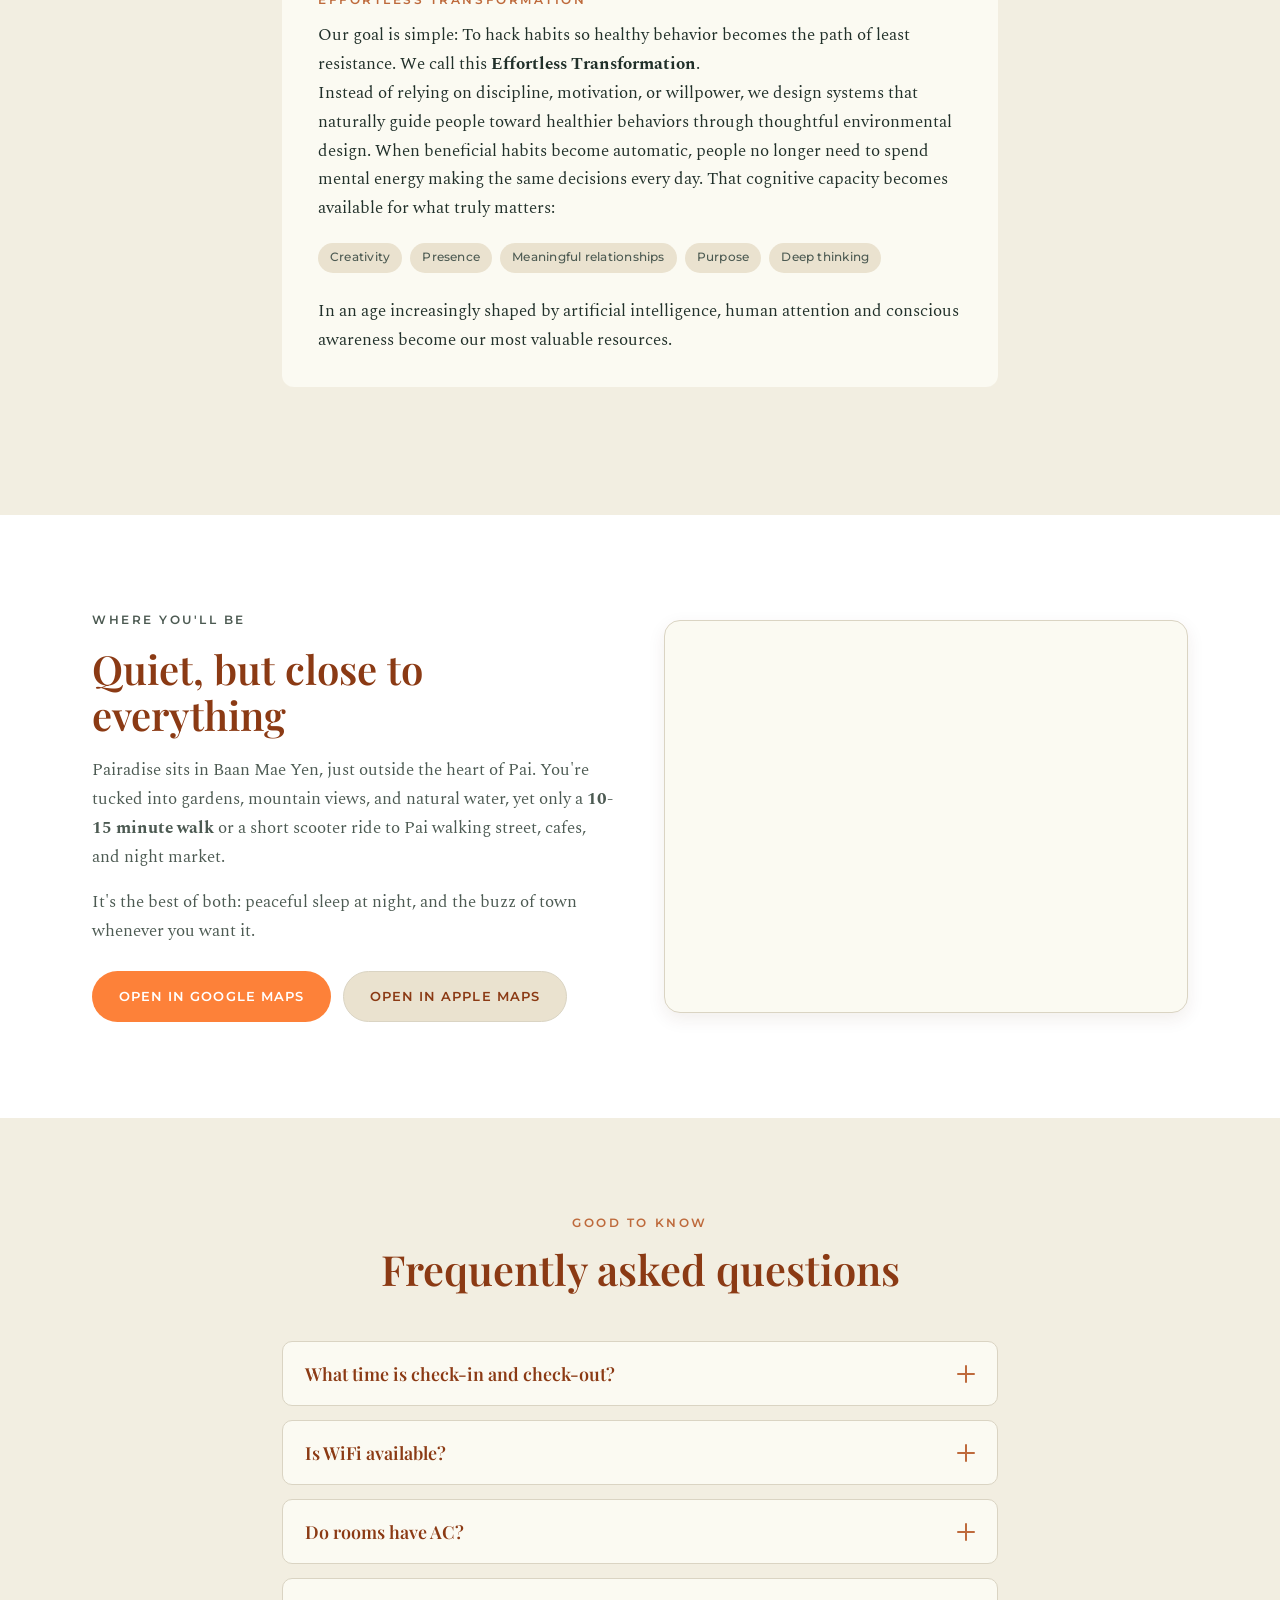
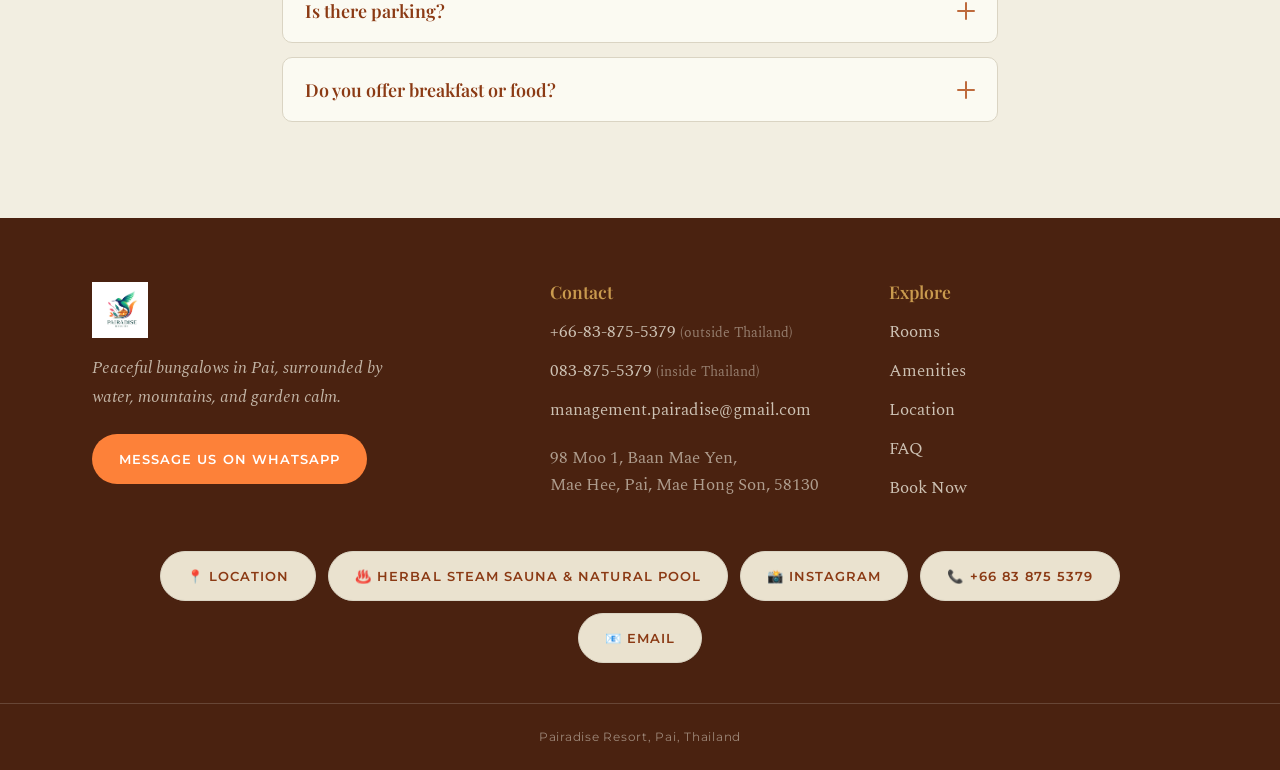
==== commit 9d61a1e9: "Add files via upload" ====
--- a/about.html
+++ b/about.html
@@ -11,30 +11,128 @@
        ============================================================ -->
   <link rel="icon" type="image/png" href="assets/pairadise-logo.png" />
 
-  <!-- Google Fonts: Playfair Display (headings), Spectral (body), Montserrat (UI) -->
+  <!-- Google Fonts: Playfair Display (headings), Spectral (body), Montserrat (UI), Dancing Script (header nav accent) -->
   <link rel="preconnect" href="https://fonts.googleapis.com">
   <link rel="preconnect" href="https://fonts.gstatic.com" crossorigin>
-  <link href="https://fonts.googleapis.com/css2?family=Playfair+Display:ital,wght@0,500;0,600;0,700;1,500;1,600&family=Spectral:ital,wght@0,400;0,500;1,400&family=Montserrat:wght@500;600;700&display=swap" rel="stylesheet">
+  <link href="https://fonts.googleapis.com/css2?family=Playfair+Display:ital,wght@0,500;0,600;0,700;1,500;1,600&family=Spectral:ital,wght@0,400;0,500;1,400&family=Montserrat:wght@500;600;700&family=Dancing+Script:wght@600;700&display=swap" rel="stylesheet">
 
   <link rel="stylesheet" href="styles.css" />
 
   <!-- ============================================================
-       Layout rules for the "Coming Soon / In Development" hero.
+       Layout rules for the floating header (unified with index.html)
+       and the "still in development" status hero.
        Not covered by styles.css, so it's inlined here. Feel free
        to move this into styles.css instead.
        ============================================================ -->
   <style>
+    /* ============================================================
+       HEADER: unified with index.html's floating nav bar, a white
+       rounded card that stays fixed with a gap from the viewport
+       edges while scrolling.
+       ============================================================ */
+    :root {
+      --header-h: 92px;
+      --header-gap: 16px;
+    }
+    @media (max-width: 640px) {
+      :root { --header-h: 78px; --header-gap: 12px; }
+    }
+
+    body {
+      padding-top: calc(var(--header-h) + var(--header-gap));
+    }
+
+    .site-header {
+      position: fixed;
+      top: var(--header-gap);
+      left: var(--header-gap);
+      right: var(--header-gap);
+      background: #fff;
+      border-radius: 22px;
+      box-shadow: 0 14px 30px rgba(0, 0, 0, 0.15);
+      z-index: 1000;
+    }
+    .header-inner {
+      display: flex;
+      align-items: center;
+      justify-content: space-between;
+      gap: 20px;
+      padding: 14px 32px;
+      flex-wrap: nowrap;
+    }
+
+    .brand {
+      display: flex;
+      align-items: center;
+      gap: 12px;
+      text-decoration: none;
+    }
+    .brand-logo {
+      height: 40px;
+      width: auto;
+    }
+
+    .nav-list {
+      display: flex;
+      align-items: center;
+      gap: 20px;
+      flex-wrap: wrap;
+      row-gap: 6px;
+    }
+    .nav-list a {
+      font-family: 'Dancing Script', cursive;
+      font-weight: 700;
+      font-size: 1.2rem;
+      color: #2b2b2b;
+      text-decoration: none;
+      white-space: nowrap;
+      transition: color 0.2s ease;
+    }
+    .nav-list a:hover {
+      color: #9c7c46;
+    }
+
+    .header-cta {
+      background: #1c1c1c !important;
+      color: #fff !important;
+      font-family: 'Montserrat', sans-serif;
+      font-weight: 700;
+      font-size: 0.75rem;
+      letter-spacing: 0.08em;
+      text-transform: uppercase;
+      padding: 12px 26px;
+      border-radius: 999px;
+      white-space: nowrap;
+      border: none;
+    }
+    .header-cta:hover {
+      background: #3a3a3a !important;
+    }
+
+    .menu-toggle .menu-bar {
+      background: #2b2b2b;
+    }
+
+    /* ============================================================
+       STATUS HERO: "still in development" note.
+       ============================================================ */
     .about-status-hero {
       text-align: center;
       padding-top: 64px;
       padding-bottom: 8px;
     }
+    /* Distinct from every other heading on the page (which use
+       upright Playfair Display): this one uses the same flowing
+       script accent font as the nav, in the brand orange, so it
+       reads as a standalone note rather than a section title. */
     .about-status-hero h1 {
-      font-family: 'Playfair Display', serif;
-      font-size: clamp(2rem, 4vw, 2.75rem);
-      font-weight: 600;
-      line-height: 1.25;
-      margin: 10px 0 16px;
+      font-family: 'Dancing Script', cursive;
+      font-weight: 700;
+      font-style: normal;
+      font-size: clamp(2.4rem, 6vw, 3.6rem);
+      line-height: 1.2;
+      color: var(--forest-text);
+      margin: 8px 0 16px;
     }
     .about-status-note {
       font-family: 'Spectral', serif;
@@ -71,12 +169,12 @@
           <li><a href="index.html#faq">FAQ</a></li>
           <li><a href="about.html">About</a></li>
           <li><a href="team.html">Team</a></li>
-          <li><a href="#">Happenings</a></li>
+          <li><a href="happenings.html">Happenings</a></li>
         </ul>
       </nav>
 
-      <!-- REPLACE: booking link → currently Lodgify -->
-      <a class="btn btn-primary header-cta" href="https://pairadise.lodgify.com" target="_blank" rel="noopener noreferrer">Book Now</a>
+      <!-- REPLACE: booking link, currently the search widget on index.html -->
+      <a class="btn btn-primary header-cta" href="index.html#book-now">Book Now</a>
 
       <button class="menu-toggle" id="menuToggle" aria-label="Open menu" aria-expanded="false" aria-controls="nav">
         <span class="menu-bar"></span>
@@ -96,7 +194,7 @@
     <section class="section about-status-hero">
       <div class="container container-narrow">
         <p class="eyebrow eyebrow-gold">Coming Soon</p>
-        <h1>This page is still in development</h1>
+        <h1>This concept is still in development</h1>
         <p class="about-status-note">We're actively building out the full story behind Pairadise. Some of what you see below is a work in progress, check back soon for the finished page.</p>
       </div>
     </section>
--- a/styles.css
+++ b/styles.css
@@ -5,9 +5,19 @@
 
 :root {
   /* Brand palette (shared with the rest of the Pairadise site) */
-  --forest:        #1E4738;
-  --forest-deep:   #163A2D;
-  --forest-soft:   #2A5A47;
+  /* Color identity update: forest green -> orange, per the logo's
+     accent color #FD8139. --forest is now the bright primary orange
+     used for large surfaces (section backgrounds, buttons, icons).
+     --forest-text is a new, darker orange derived from it, used
+     anywhere --forest previously served as TEXT on a light background
+     (headings, nav hover, etc), since the bright orange alone doesn't
+     have enough contrast for body-sized text. --on-orange is new too:
+     dark, near-black text for use on top of the bright --forest fill. */
+  --forest:        #FD8139;
+  --forest-text:   #8B3A14;
+  --forest-deep:   #4A2210;
+  --forest-soft:   #6B3618;
+  --on-orange:     #1C1C1C;
   --cream:         #F2EEE1;
   --cream-card:    #FBFAF2;
   --sand:          #EAE2CF;
@@ -27,8 +37,8 @@
   --container: 1140px;
   --radius:    16px;
   --radius-sm: 10px;
-  --shadow:    0 14px 40px rgba(22,58,45,0.10);
-  --shadow-sm: 0 6px 18px rgba(22,58,45,0.08);
+  --shadow:    0 14px 40px rgba(74,34,16,0.10);
+  --shadow-sm: 0 6px 18px rgba(74,34,16,0.08);
   --header-h:  74px;
 }
 
@@ -36,7 +46,7 @@
 
 html {
   scroll-behavior: smooth;
-  scroll-padding-top: var(--header-h); /* keep anchors clear of sticky header */
+  scroll-padding-top: calc(var(--header-h) + var(--header-gap, 0px)); /* keep anchors clear of sticky header */
 }
 
 body {
@@ -71,7 +81,7 @@
 }
 .eyebrow-gold { color: var(--gold); }
 
-h1, h2, h3 { font-family: var(--font-display); font-weight: 600; line-height: 1.15; color: var(--forest); }
+h1, h2, h3 { font-family: var(--font-display); font-weight: 600; line-height: 1.15; color: var(--forest-text); }
 
 /* Skip link (accessibility) */
 .skip-link {
@@ -79,7 +89,7 @@
   left: -999px;
   top: 0;
   background: var(--forest);
-  color: var(--cream);
+  color: var(--on-orange);
   padding: 12px 18px;
   z-index: 1000;
   font-family: var(--font-ui);
@@ -108,14 +118,14 @@
 .btn:active { transform: translateY(1px); }
 .btn-lg { padding: 16px 32px; font-size: 0.86rem; }
 
-.btn-primary { background: var(--terracotta); color: #fff; }
-.btn-primary:hover { background: var(--terracotta-dk); }
-
-.btn-soft { background: var(--sand); color: var(--forest); border-color: var(--line); }
+.btn-primary { background: var(--forest); color: #fff; }
+.btn-primary:hover { background: var(--forest-soft); }
+
+.btn-soft { background: var(--sand); color: var(--forest-text); border-color: var(--line); }
 .btn-soft:hover { background: var(--cream); border-color: var(--forest-soft); }
 
-.btn-ghost { background: transparent; color: #fff; border-color: rgba(255,255,255,0.7); }
-.btn-ghost:hover { background: rgba(255,255,255,0.14); border-color: #fff; }
+.btn-ghost { background: transparent; color: var(--forest); border-color: rgba(253,129,57,0.75); }
+.btn-ghost:hover { background: rgba(253,129,57,0.14); border-color: var(--forest); }
 
 /* Visible keyboard focus everywhere */
 a:focus-visible, button:focus-visible {
@@ -149,7 +159,7 @@
   font-family: var(--font-display);
   font-weight: 700;
   font-size: 1.25rem;
-  color: var(--forest);
+  color: var(--forest-text);
   line-height: 1.05;
 }
 .brand-sub {
@@ -180,7 +190,7 @@
   background: var(--terracotta);
   transition: width 0.2s;
 }
-.nav-list a:hover { color: var(--forest); }
+.nav-list a:hover { color: var(--forest-text); }
 .nav-list a:hover::after { width: 100%; }
 
 /* "Retreats (coming soon)" nav item */
@@ -219,7 +229,7 @@
 .menu-bar {
   display: block;
   width: 24px; height: 2px;
-  background: var(--forest);
+  background: var(--forest-text);
   border-radius: 2px;
   transition: transform 0.25s, opacity 0.2s;
 }
@@ -239,8 +249,9 @@
 .hero-bg {
   position: absolute;
   inset: 0;
-  /* REPLACE: assets/hero.jpg, fallback gradient shows until the image is added */
-  background: linear-gradient(135deg, var(--forest-soft), var(--forest-deep)), url('assets/hero.jpg');
+  /* Photo on top; gradient sits behind as a true fallback, only
+     visible if hero.jpg fails to load. */
+  background: url('assets/hero.jpg') center/cover no-repeat, linear-gradient(135deg, var(--forest-soft), var(--forest-deep));
   background-size: cover;
   background-position: center;
   z-index: 0;
@@ -248,7 +259,7 @@
 .hero-overlay {
   position: absolute;
   inset: 0;
-  background: linear-gradient(180deg, rgba(22,58,45,0.35) 0%, rgba(22,58,45,0.62) 100%);
+  background: linear-gradient(180deg, rgba(74,34,16,0.42) 0%, rgba(74,34,16,0.68) 100%);
   z-index: 1;
 }
 .hero-content { position: relative; z-index: 2; max-width: 720px; }
@@ -297,6 +308,14 @@
   box-shadow: var(--shadow);
   border: 1px solid rgba(255,255,255,0.18);
 }
+.hero-video-section {
+  padding-top: 0;
+  text-align: center;
+}
+.hero-video-section .hero-video {
+  margin: 0 auto;
+  border-color: var(--line);
+}
 .hero-video iframe {
   display: block;
   width: 100%;
@@ -308,15 +327,16 @@
    Section scaffolding
    ============================================================ */
 .section { padding: clamp(56px, 9vw, 96px) 0; }
-.section-forest { background: var(--forest); color: var(--cream); }
-.section-sand { background: var(--sand); }
+.section-forest { background: var(--forest); color: var(--on-orange); }
+.section-forest .eyebrow-gold { color: var(--on-orange); }
+.section-sand { background: #fff; }
 
 .section-head { max-width: 640px; margin: 0 auto 48px; text-align: center; }
 .section-head .eyebrow { display: block; margin-bottom: 12px; }
 .section-head h2 { font-size: clamp(1.8rem, 4vw, 2.6rem); margin-bottom: 14px; }
-.section-forest .section-head h2 { color: var(--cream); }
+.section-forest .section-head h2 { color: var(--on-orange); }
 .section-lede { color: var(--ink-soft); font-size: 1.08rem; }
-.section-lede-light { color: rgba(242,238,225,0.82); }
+.section-lede-light { color: rgba(28,28,28,0.75); }
 
 .card {
   background: var(--cream-card);
@@ -375,26 +395,26 @@
   gap: 22px;
 }
 .amenity-card {
-  background: var(--forest-soft);
-  border: 1px solid var(--line-light);
+  background: var(--cream-card);
+  border: 1px solid var(--line);
   border-radius: var(--radius);
   padding: 30px 26px;
-  transition: transform 0.2s, background 0.2s;
-}
-.amenity-card:hover { transform: translateY(-4px); background: #2F6450; }
+  transition: transform 0.2s, box-shadow 0.2s;
+}
+.amenity-card:hover { transform: translateY(-4px); box-shadow: var(--shadow-sm); }
 .amenity-icon {
   display: inline-flex;
   align-items: center;
   justify-content: center;
   width: 52px; height: 52px;
   font-size: 1.5rem;
-  color: var(--gold);
-  background: rgba(201,154,78,0.16);
+  color: var(--forest);
+  background: rgba(253,129,57,0.14);
   border-radius: 50%;
   margin-bottom: 18px;
 }
-.amenity-card h3 { color: var(--cream); font-size: 1.25rem; margin-bottom: 8px; }
-.amenity-card p { color: rgba(242,238,225,0.8); font-size: 0.98rem; }
+.amenity-card h3 { color: var(--forest-text); font-size: 1.25rem; margin-bottom: 8px; }
+.amenity-card p { color: var(--ink-soft); font-size: 0.98rem; }
 
 /* ============================================================
    ABOUT
@@ -402,7 +422,7 @@
 .about-lead {
   font-size: 1.15rem;
   line-height: 1.75;
-  color: var(--forest);
+  color: var(--forest-text);
   border-left: 3px solid var(--gold);
   padding-left: 20px;
   margin-bottom: 28px;
@@ -433,7 +453,7 @@
   font-weight: 700;
   text-transform: uppercase;
   letter-spacing: 0.06em;
-  color: var(--forest);
+  color: var(--forest-text);
   margin-bottom: 6px;
 }
 .about-pillar p { font-size: 0.95rem; color: var(--ink-soft); margin: 0; }
@@ -453,7 +473,7 @@
   font-style: italic;
   font-size: 1.22rem;
   line-height: 1.5;
-  color: var(--forest);
+  color: var(--forest-text);
   margin-bottom: 16px;
 }
 .review-card blockquote::before { content: '“'; color: var(--gold); font-size: 1.4em; line-height: 0; vertical-align: -0.3em; margin-right: 2px; }
@@ -535,7 +555,7 @@
   font-family: var(--font-display);
   font-size: 1.12rem;
   font-weight: 600;
-  color: var(--forest);
+  color: var(--forest-text);
 }
 .faq-question:hover { color: var(--terracotta); }
 .faq-icon {
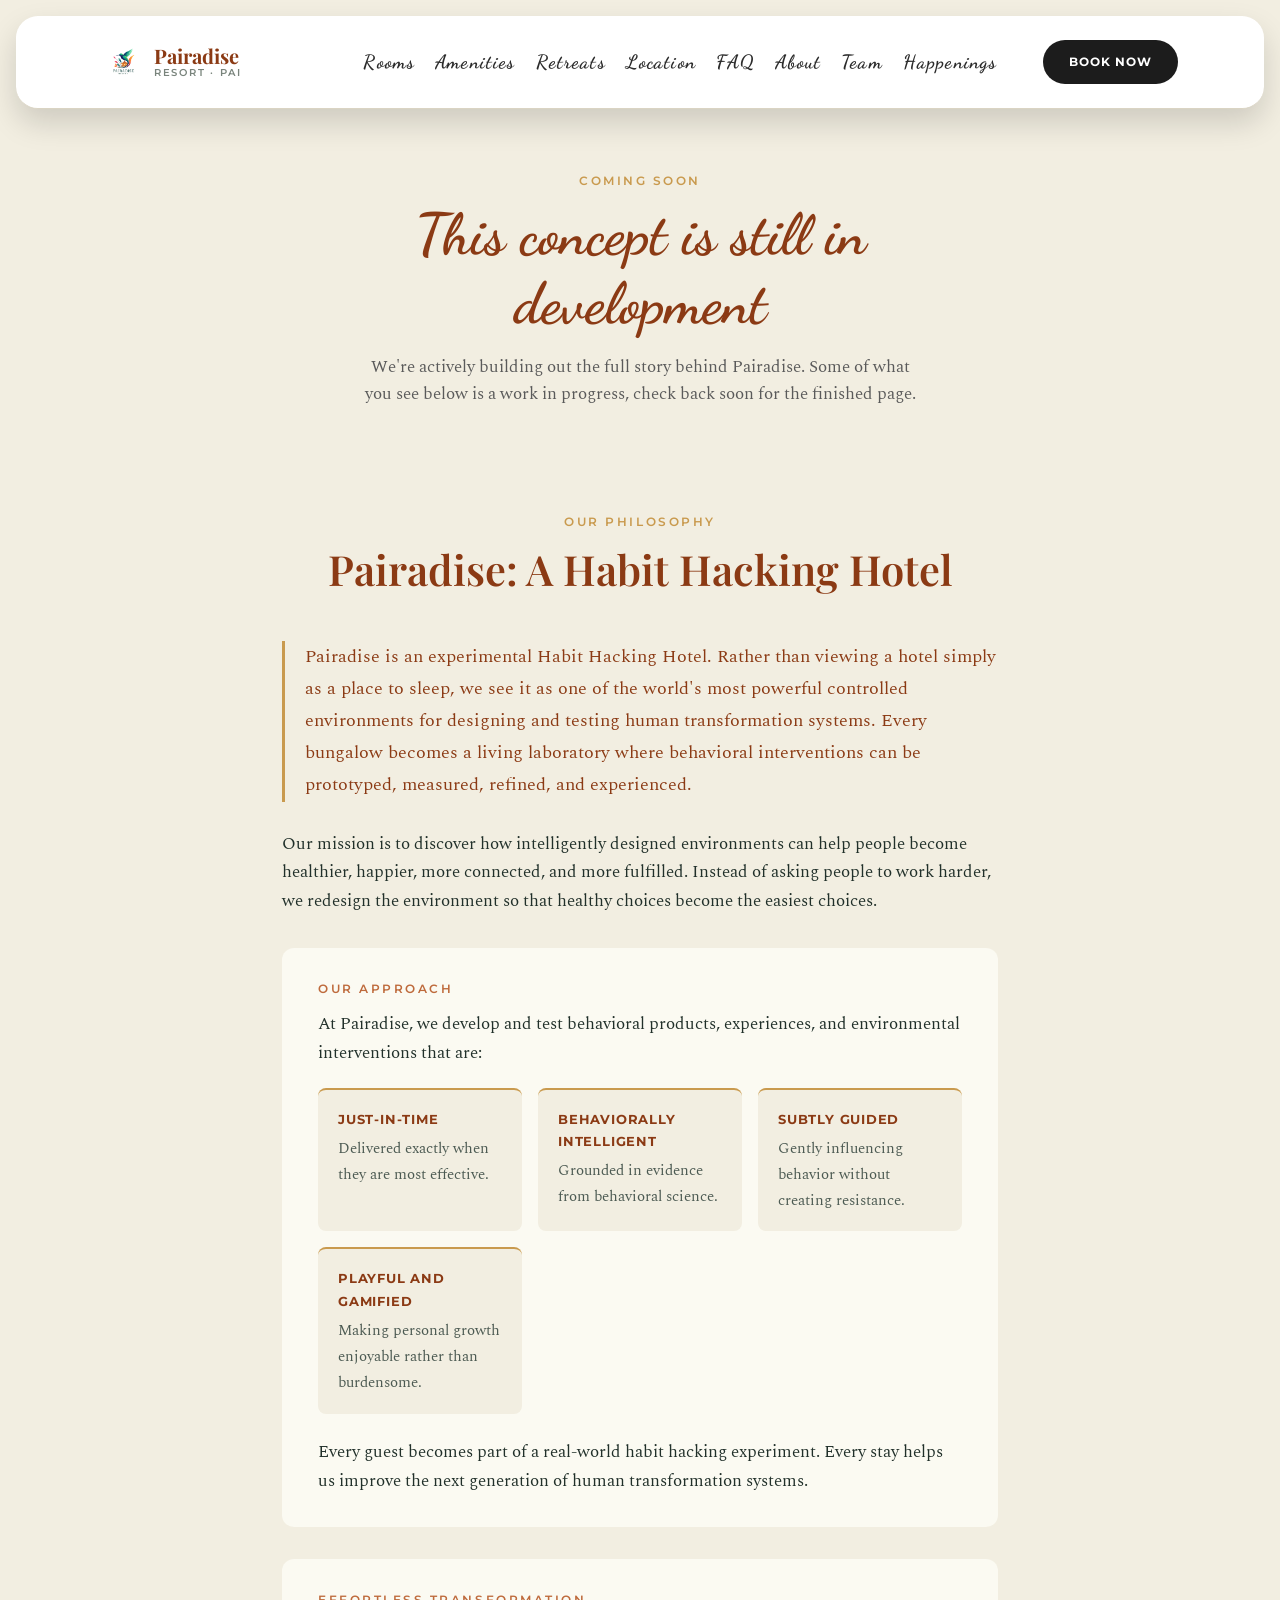
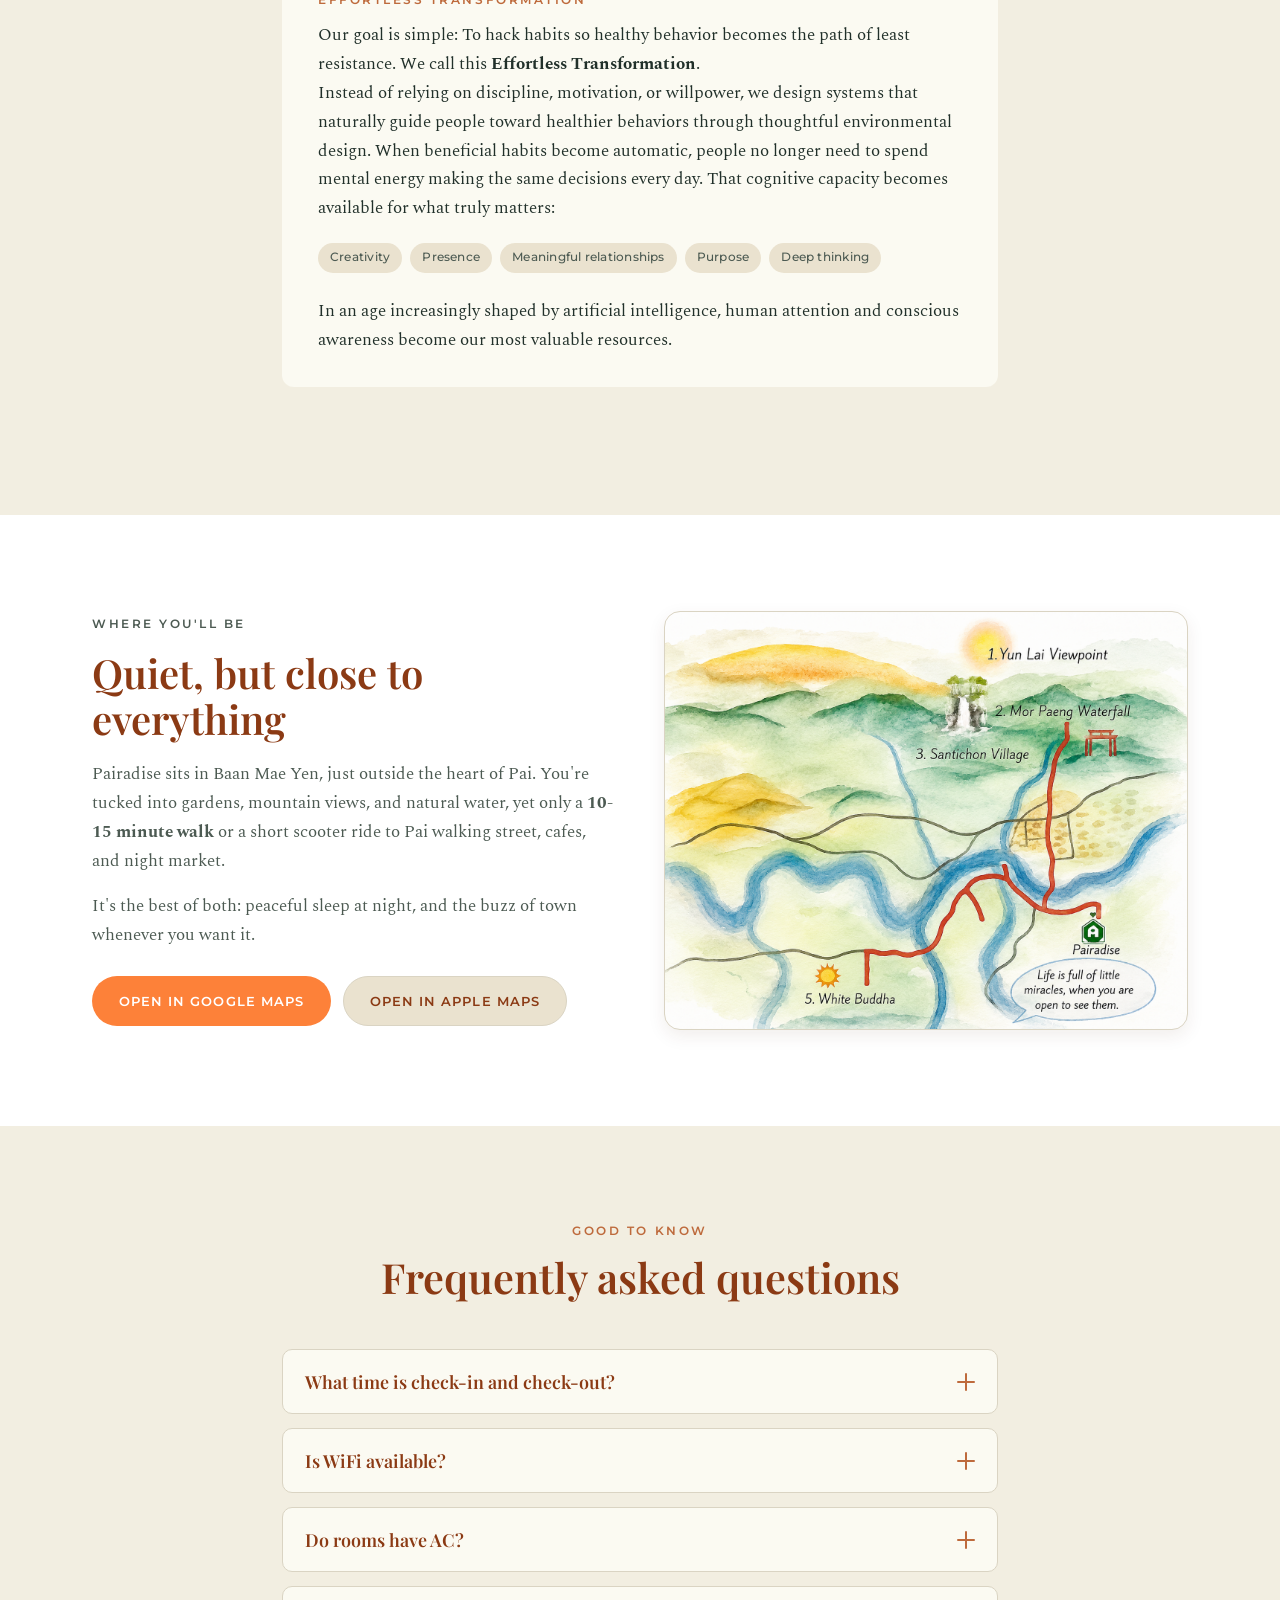
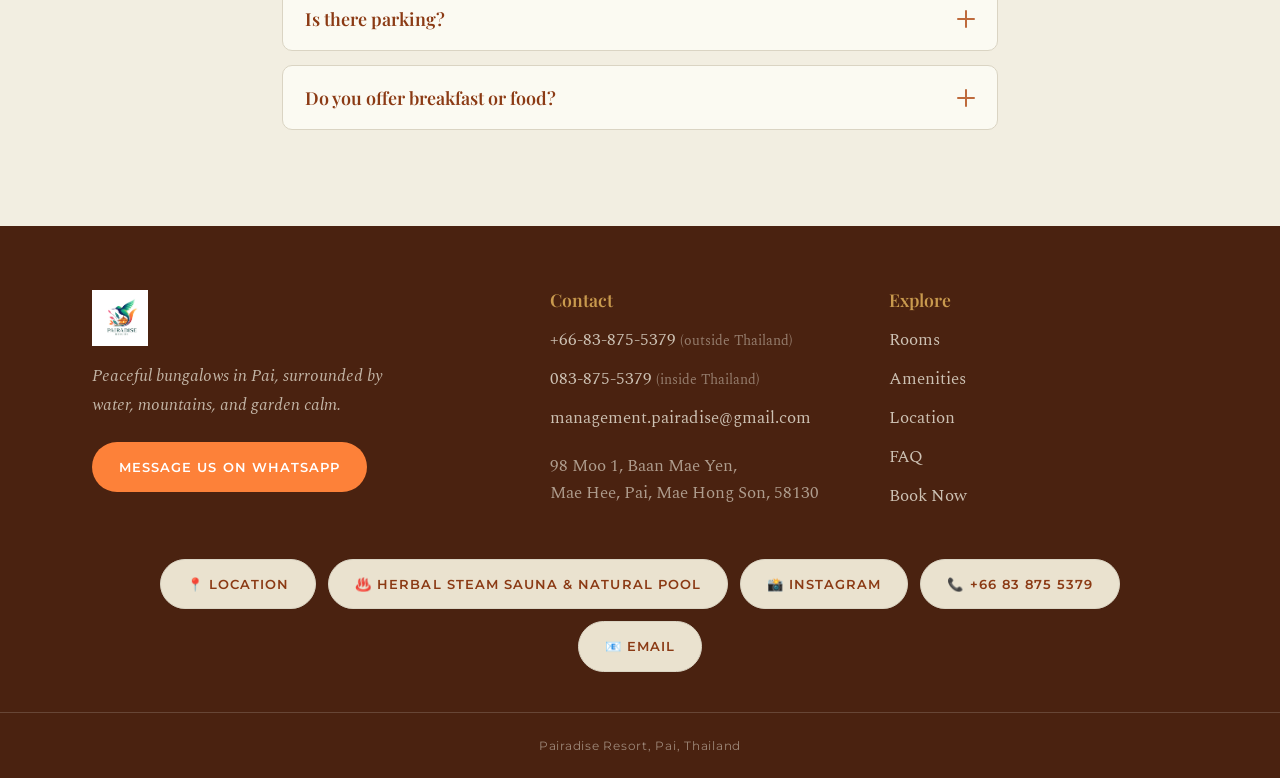
==== commit a7613cb7: "Add files via upload" ====
--- a/about.html
+++ b/about.html
@@ -272,8 +272,8 @@
             <a class="btn btn-soft" href="https://maps.apple.com/?q=Pairadise+Resort+Pai" target="_blank" rel="noopener noreferrer">Open in Apple Maps</a>
           </div>
         </div>
-        <!-- REPLACE: assets/location.jpg (map snapshot or scenic photo) -->
-        <div class="location-img" style="background-image:url('assets/location.jpg')" role="img" aria-label="Map area around Pairadise Resort in Pai"></div>
+        <!-- REPLACE: assets/pai-map.png (illustrated map of Pai landmarks) -->
+        <div class="location-img" style="background-image:url('assets/pai-map.png')" role="img" aria-label="Illustrated map of Pai showing Pairadise Resort alongside nearby landmarks: Yun Lai Viewpoint, Mor Paeng Waterfall, Santichon Village, and the White Buddha"></div>
       </div>
     </section>
 
--- a/styles.css
+++ b/styles.css
@@ -327,7 +327,14 @@
    Section scaffolding
    ============================================================ */
 .section { padding: clamp(56px, 9vw, 96px) 0; }
-.section-forest { background: var(--forest); color: var(--on-orange); }
+.section-forest {
+  background-color: var(--forest);
+  background-image: url('assets/amenities-sketch.png');
+  background-size: cover;
+  background-position: center;
+  background-repeat: no-repeat;
+  color: var(--on-orange);
+}
 .section-forest .eyebrow-gold { color: var(--on-orange); }
 .section-sand { background: #fff; }
 
@@ -524,7 +531,7 @@
 .location-text p { color: var(--ink-soft); margin-bottom: 16px; }
 .location-actions { display: flex; flex-wrap: wrap; gap: 12px; margin-top: 26px; }
 .location-img {
-  aspect-ratio: 4 / 3;
+  aspect-ratio: 1402 / 1122;
   background: var(--cream-card) center/cover no-repeat;
   border-radius: var(--radius);
   border: 1px solid var(--line);
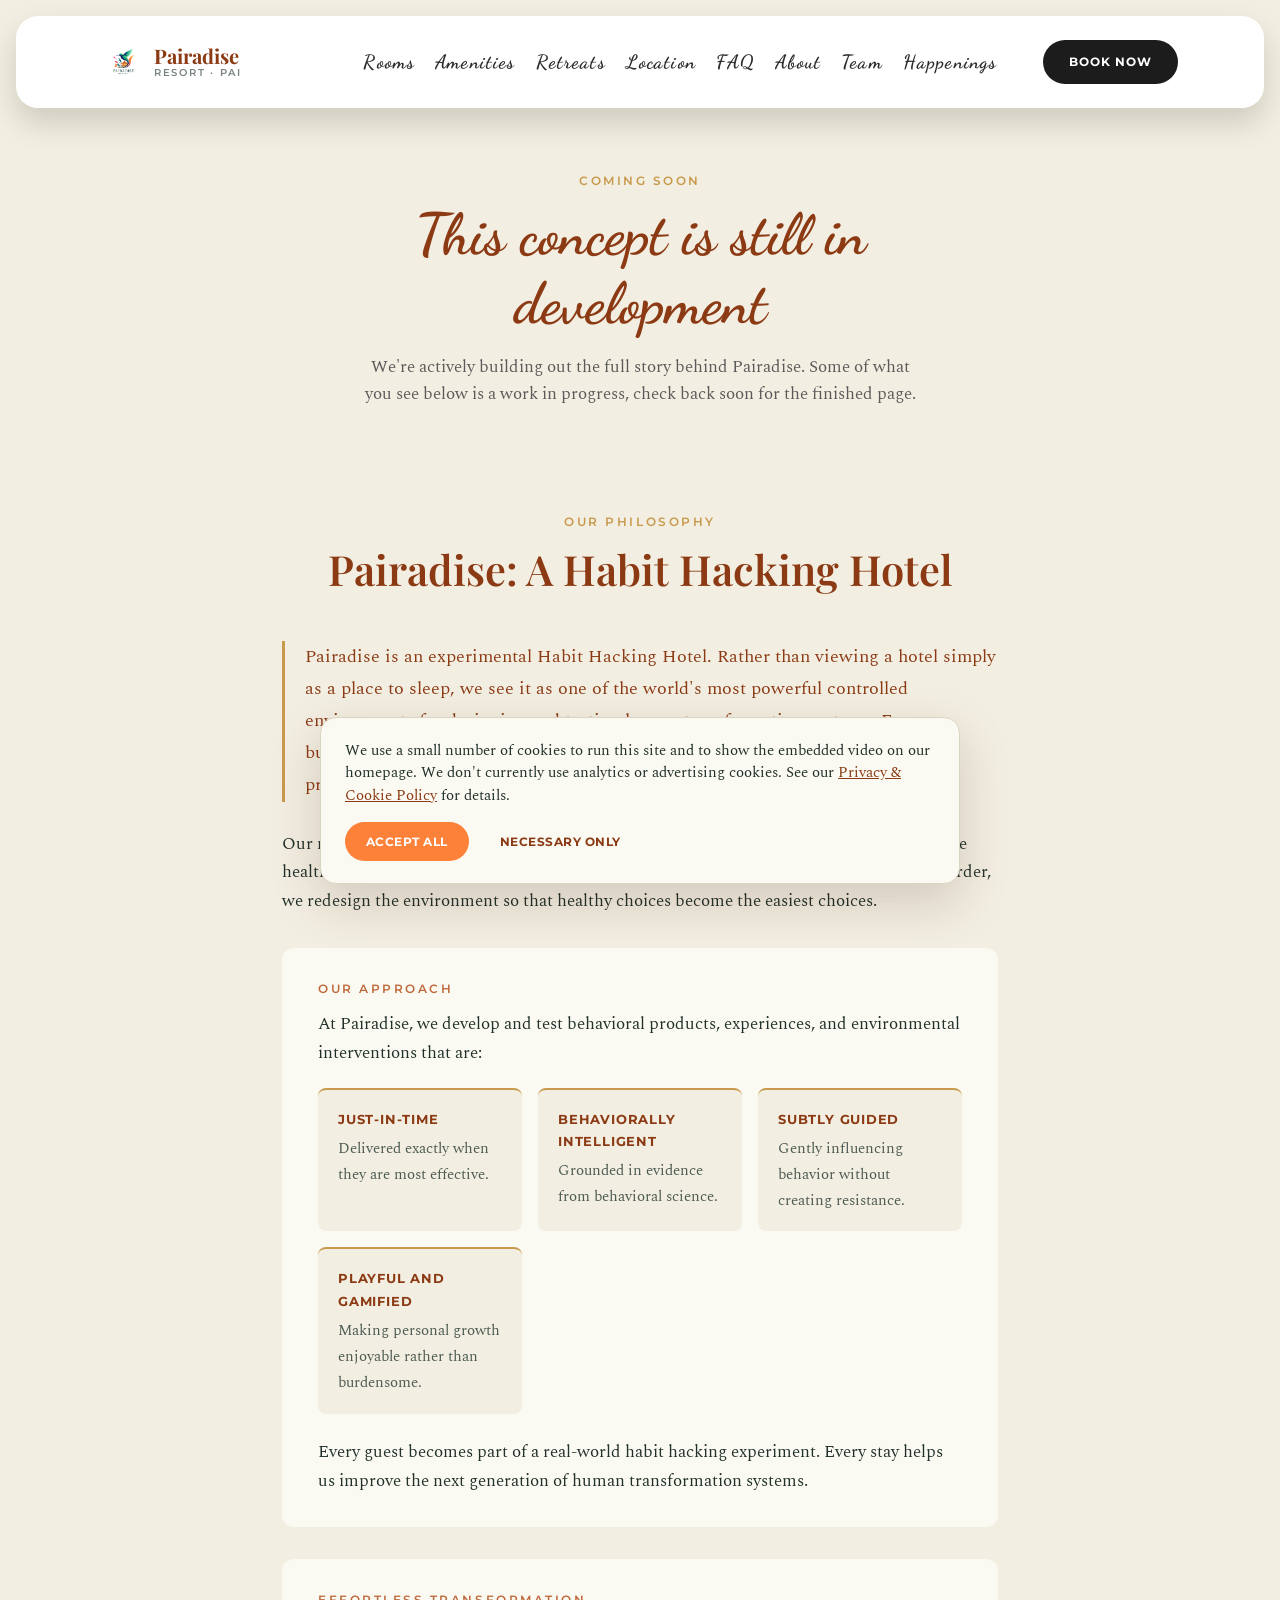
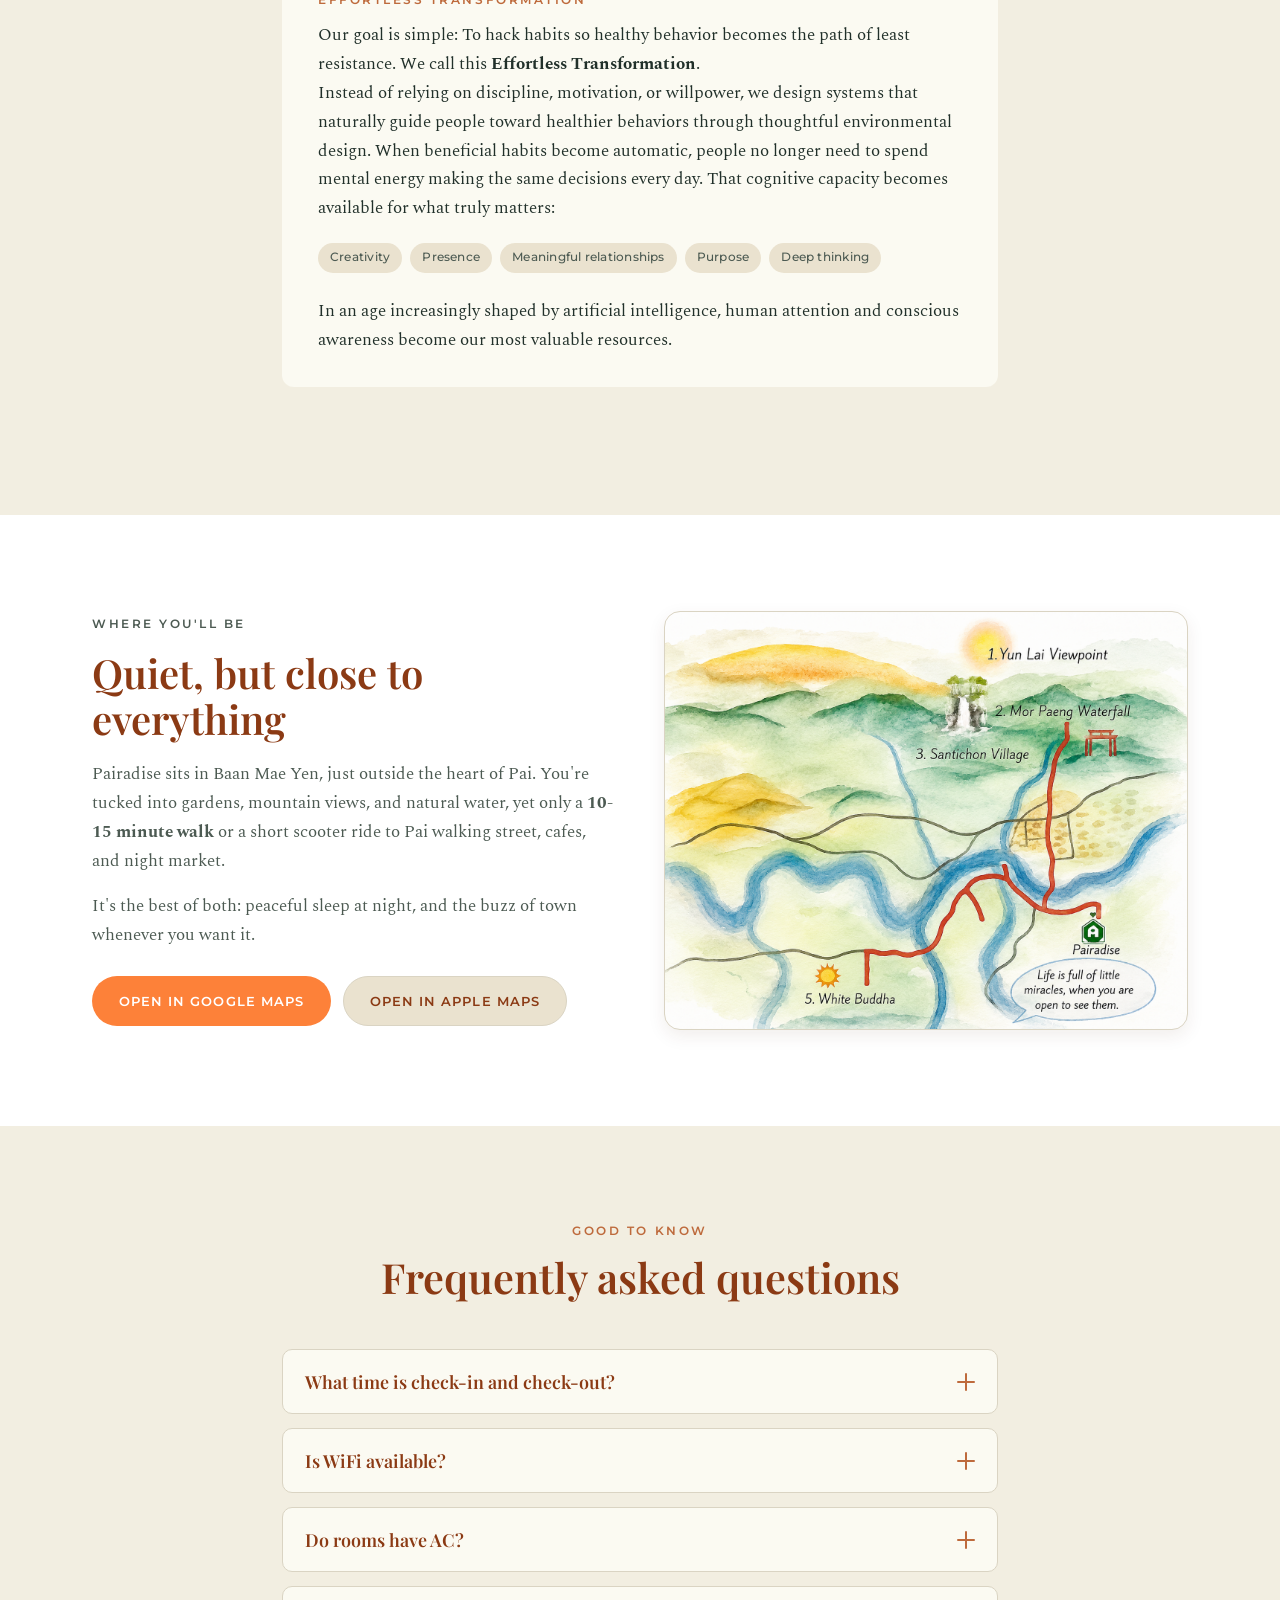
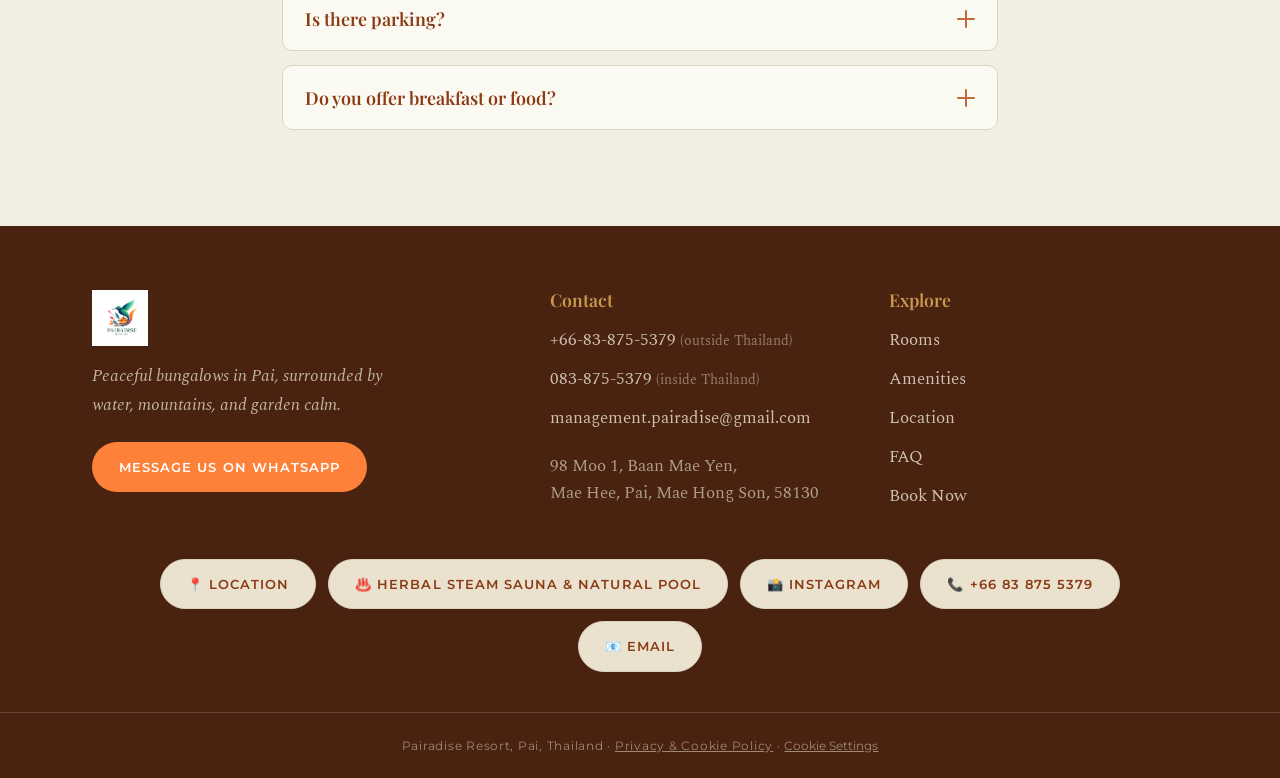
==== commit 355e4b9b: "Add files via upload" ====
--- a/about.html
+++ b/about.html
@@ -372,12 +372,12 @@
       <div class="footer-col">
         <h3>Explore</h3>
         <ul class="footer-nav">
-          <li><a href="#rooms">Rooms</a></li>
-          <li><a href="#amenities">Amenities</a></li>
-          <li><a href="#location">Location</a></li>
-          <li><a href="#faq">FAQ</a></li>
-          <!-- REPLACE: booking link → Lodgify -->
-          <li><a href="https://pairadise.lodgify.com" target="_blank" rel="noopener noreferrer">Book Now</a></li>
+          <li><a href="index.html#rooms">Rooms</a></li>
+          <li><a href="index.html#amenities">Amenities</a></li>
+          <li><a href="index.html#location">Location</a></li>
+          <li><a href="index.html#faq">FAQ</a></li>
+          <!-- REPLACE: booking link, currently the search widget on index.html -->
+          <li><a href="index.html#book-now">Book Now</a></li>
         </ul>
       </div>
 
@@ -392,10 +392,11 @@
     </div>
 
     <div class="footer-bar">
-      <p>Pairadise Resort, Pai, Thailand</p>
+      <p>Pairadise Resort, Pai, Thailand &middot; <a href="privacy-policy.html" style="color:inherit;text-decoration:underline;">Privacy &amp; Cookie Policy</a> &middot; <button type="button" onclick="PairadiseCookieConsent.open()" style="background:none;border:none;color:inherit;text-decoration:underline;cursor:pointer;font:inherit;padding:0;">Cookie Settings</button></p>
     </div>
   </footer>
 
   <script src="script.js"></script>
+  <script src="cookie-consent.js" defer></script>
 </body>
 </html>
--- a/styles.css
+++ b/styles.css
@@ -684,3 +684,83 @@
   html { scroll-behavior: auto; }
   * { transition: none !important; }
 }
+
+/* ============================================================
+   COOKIE CONSENT BANNER
+   Injected into the DOM by cookie-consent.js on every page.
+   ============================================================ */
+.cookie-banner {
+  position: fixed;
+  left: 16px;
+  right: 16px;
+  bottom: 16px;
+  z-index: 2000;
+  max-width: 640px;
+  margin: 0 auto;
+  background: var(--cream-card);
+  border: 1px solid var(--line);
+  border-radius: var(--radius);
+  box-shadow: 0 18px 50px rgba(74,34,16,0.18);
+  padding: 22px 24px;
+  display: flex;
+  flex-direction: column;
+  gap: 14px;
+  transform: translateY(140%);
+  transition: transform 0.35s ease;
+}
+.cookie-banner.is-visible { transform: translateY(0); }
+
+.cookie-banner-text {
+  font-family: var(--font-body);
+  font-size: 0.92rem;
+  line-height: 1.55;
+  color: var(--ink);
+}
+.cookie-banner-text a {
+  color: var(--forest-text);
+  text-decoration: underline;
+}
+
+.cookie-banner-actions {
+  display: flex;
+  flex-wrap: wrap;
+  gap: 10px;
+}
+.cookie-banner-actions button {
+  font-family: var(--font-ui);
+  font-size: 0.78rem;
+  font-weight: 700;
+  letter-spacing: 0.04em;
+  text-transform: uppercase;
+  border-radius: 999px;
+  padding: 11px 20px;
+  cursor: pointer;
+  border: 1px solid transparent;
+}
+.cookie-accept-all {
+  background: var(--forest);
+  color: #fff;
+  border: none;
+}
+.cookie-accept-all:hover { background: var(--forest-soft); }
+.cookie-necessary-only {
+  background: transparent;
+  color: var(--forest-text);
+  border-color: var(--line);
+}
+.cookie-necessary-only:hover { background: var(--cream); }
+
+.cookie-settings-link {
+  font-family: var(--font-ui);
+  font-size: 0.76rem;
+  color: var(--muted);
+  background: none;
+  border: none;
+  cursor: pointer;
+  text-decoration: underline;
+  padding: 0;
+}
+
+@media (max-width: 480px) {
+  .cookie-banner { left: 10px; right: 10px; bottom: 10px; padding: 18px 18px; }
+}
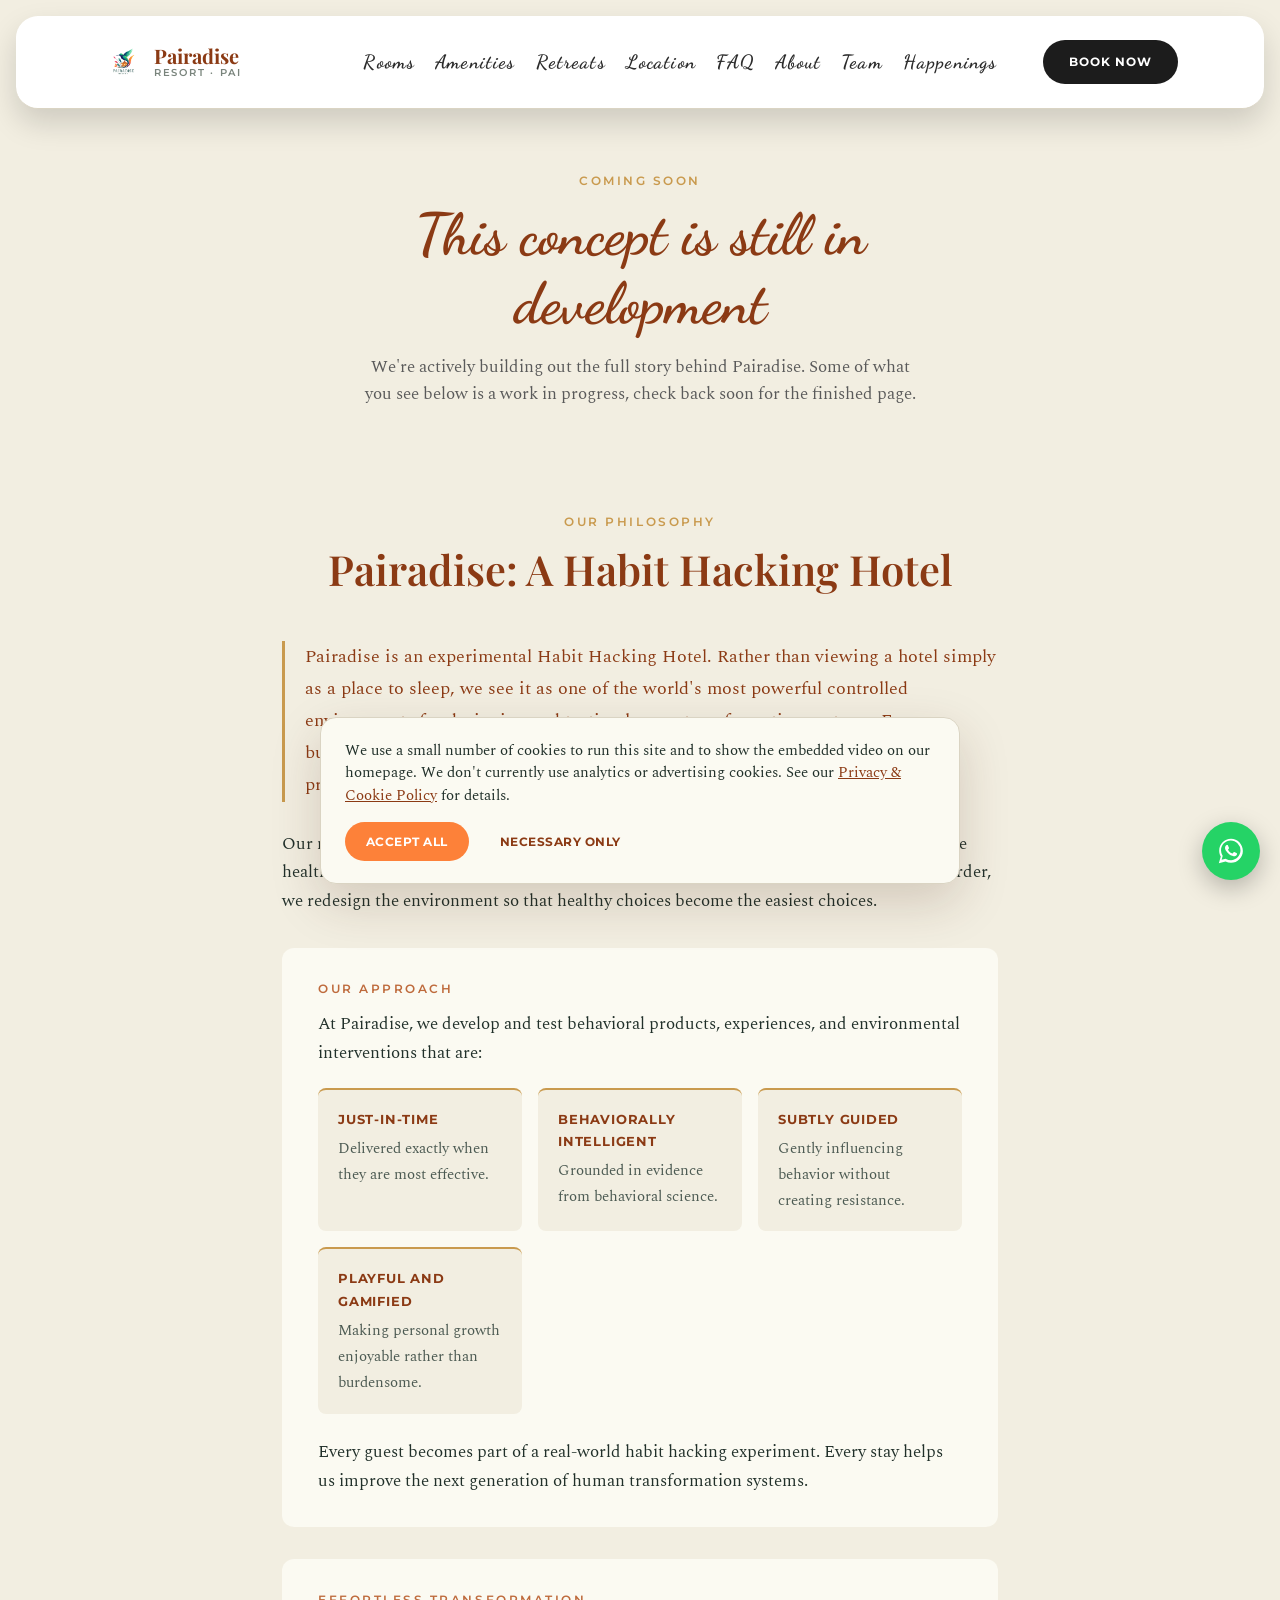
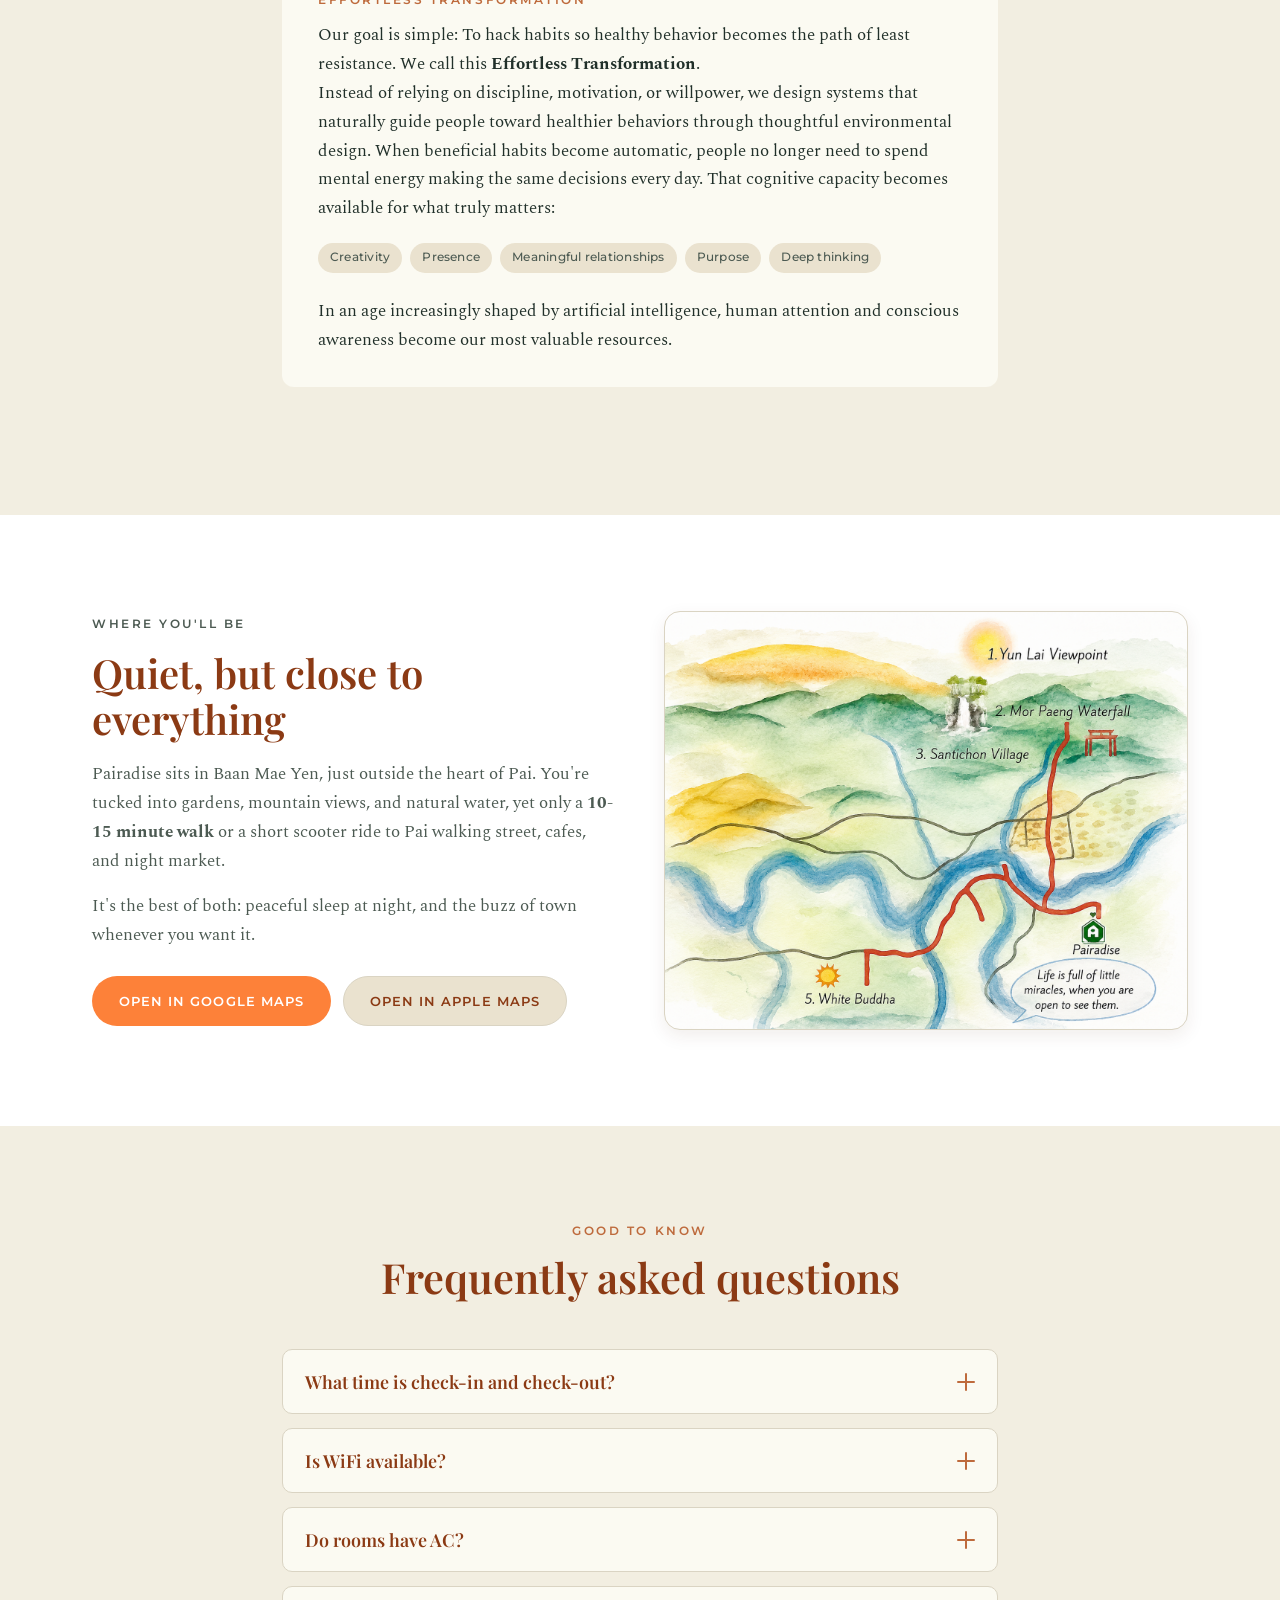
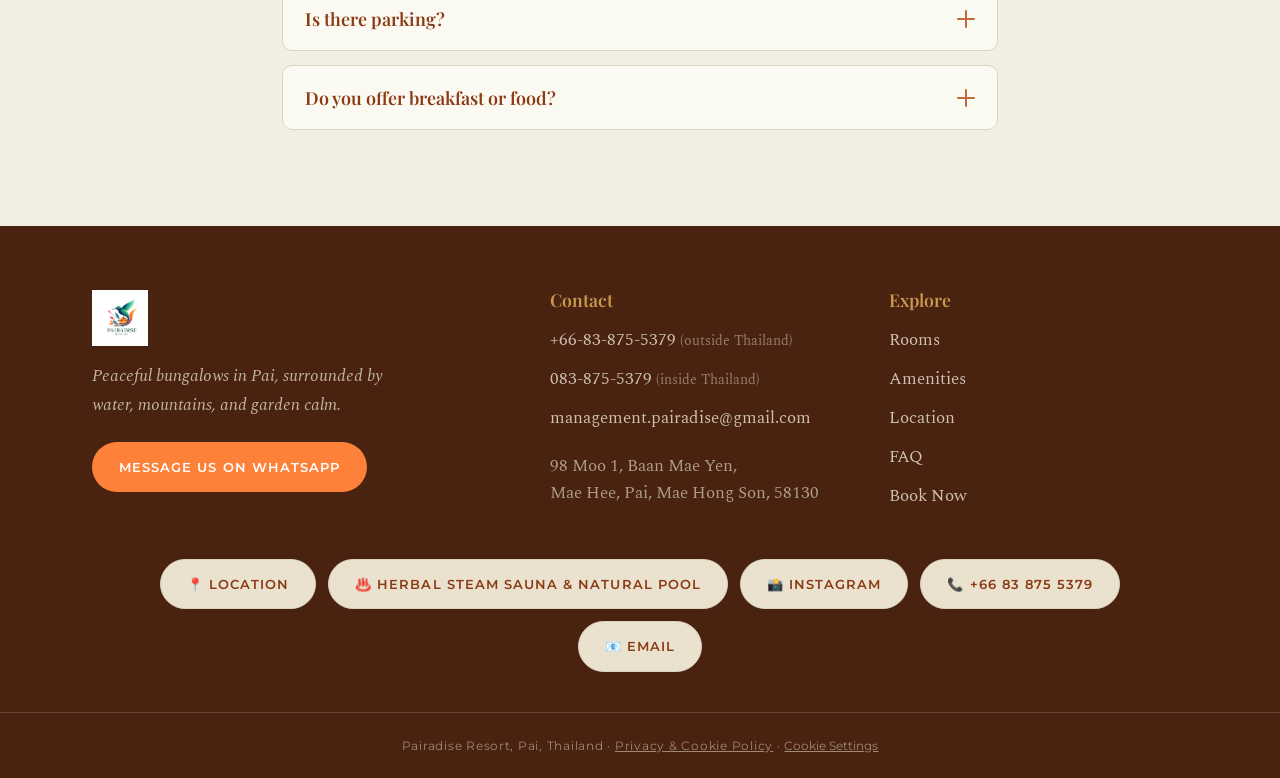
==== commit 0f6307d2: "Add files via upload" ====
--- a/about.html
+++ b/about.html
@@ -398,5 +398,6 @@
 
   <script src="script.js"></script>
   <script src="cookie-consent.js" defer></script>
+  <script src="whatsapp-widget.js" defer></script>
 </body>
 </html>
--- a/styles.css
+++ b/styles.css
@@ -764,3 +764,172 @@
 @media (max-width: 480px) {
   .cookie-banner { left: 10px; right: 10px; bottom: 10px; padding: 18px 18px; }
 }
+
+/* ============================================================
+   WHATSAPP CHAT WIDGET
+   Injected into the DOM by whatsapp-widget.js.
+   Uses WhatsApp's own brand green so it stays instantly
+   recognizable, independent of the site's orange accent color.
+   ============================================================ */
+.wa-widget-button {
+  position: fixed;
+  right: 20px;
+  bottom: 20px;
+  z-index: 1900;
+  width: 58px;
+  height: 58px;
+  border-radius: 50%;
+  background: #25D366;
+  border: none;
+  display: flex;
+  align-items: center;
+  justify-content: center;
+  cursor: pointer;
+  box-shadow: 0 8px 24px rgba(0,0,0,0.25);
+  transition: transform 0.15s ease;
+}
+.wa-widget-button:hover { transform: scale(1.06); }
+.wa-widget-button svg { width: 30px; height: 30px; }
+
+.wa-widget-panel {
+  position: fixed;
+  right: 20px;
+  bottom: 90px;
+  z-index: 1900;
+  width: 320px;
+  max-width: calc(100vw - 32px);
+  max-height: min(480px, calc(100vh - 130px));
+  background: #fff;
+  border-radius: 16px;
+  box-shadow: 0 20px 60px rgba(0,0,0,0.25);
+  overflow: hidden;
+  display: flex;
+  flex-direction: column;
+  opacity: 0;
+  transform: translateY(16px) scale(0.98);
+  pointer-events: none;
+  transition: opacity 0.2s ease, transform 0.2s ease;
+}
+.wa-widget-panel.is-open {
+  opacity: 1;
+  transform: translateY(0) scale(1);
+  pointer-events: auto;
+}
+
+.wa-widget-header {
+  background: #075E54;
+  color: #fff;
+  padding: 16px 18px;
+  display: flex;
+  align-items: center;
+  gap: 12px;
+  flex-shrink: 0;
+}
+.wa-widget-avatar {
+  width: 40px;
+  height: 40px;
+  border-radius: 50%;
+  object-fit: cover;
+  flex-shrink: 0;
+  background: #fff;
+}
+.wa-widget-title {
+  font-family: var(--font-ui);
+  font-weight: 700;
+  font-size: 0.92rem;
+  line-height: 1.3;
+}
+.wa-widget-status {
+  font-family: var(--font-ui);
+  font-size: 0.74rem;
+  color: rgba(255,255,255,0.8);
+}
+.wa-widget-close {
+  margin-left: auto;
+  background: none;
+  border: none;
+  color: #fff;
+  font-size: 1.3rem;
+  line-height: 1;
+  cursor: pointer;
+  padding: 4px;
+}
+
+.wa-widget-body {
+  background: #e5ddd0;
+  padding: 16px;
+  overflow-y: auto;
+  flex: 1 1 auto;
+  display: flex;
+  flex-direction: column;
+  gap: 10px;
+}
+.wa-widget-bubble {
+  background: #fff;
+  border-radius: 10px;
+  border-top-left-radius: 2px;
+  padding: 10px 13px;
+  font-family: var(--font-body);
+  font-size: 0.88rem;
+  line-height: 1.5;
+  color: var(--ink);
+  max-width: 88%;
+  box-shadow: 0 1px 1px rgba(0,0,0,0.08);
+}
+.wa-widget-prompts {
+  display: flex;
+  flex-direction: column;
+  gap: 8px;
+  margin-top: 4px;
+}
+.wa-widget-prompt {
+  text-align: left;
+  background: #fff;
+  border: 1px solid #d8d0c2;
+  border-radius: 999px;
+  padding: 9px 14px;
+  font-family: var(--font-ui);
+  font-size: 0.8rem;
+  color: #075E54;
+  cursor: pointer;
+  transition: background 0.15s ease;
+}
+.wa-widget-prompt:hover { background: #f0f9f4; }
+
+.wa-widget-footer {
+  flex-shrink: 0;
+  display: flex;
+  align-items: center;
+  gap: 8px;
+  padding: 10px 12px;
+  background: #f0f0f0;
+  border-top: 1px solid #ddd;
+}
+.wa-widget-input {
+  flex: 1 1 auto;
+  border: 1px solid #ccc;
+  border-radius: 999px;
+  padding: 9px 14px;
+  font-family: var(--font-body);
+  font-size: 0.86rem;
+  outline: none;
+}
+.wa-widget-input:focus { border-color: #25D366; }
+.wa-widget-send {
+  flex-shrink: 0;
+  width: 38px;
+  height: 38px;
+  border-radius: 50%;
+  background: #25D366;
+  border: none;
+  display: flex;
+  align-items: center;
+  justify-content: center;
+  cursor: pointer;
+}
+.wa-widget-send svg { width: 18px; height: 18px; }
+
+@media (max-width: 480px) {
+  .wa-widget-button { right: 14px; bottom: 14px; width: 54px; height: 54px; }
+  .wa-widget-panel { right: 12px; bottom: 82px; }
+}
